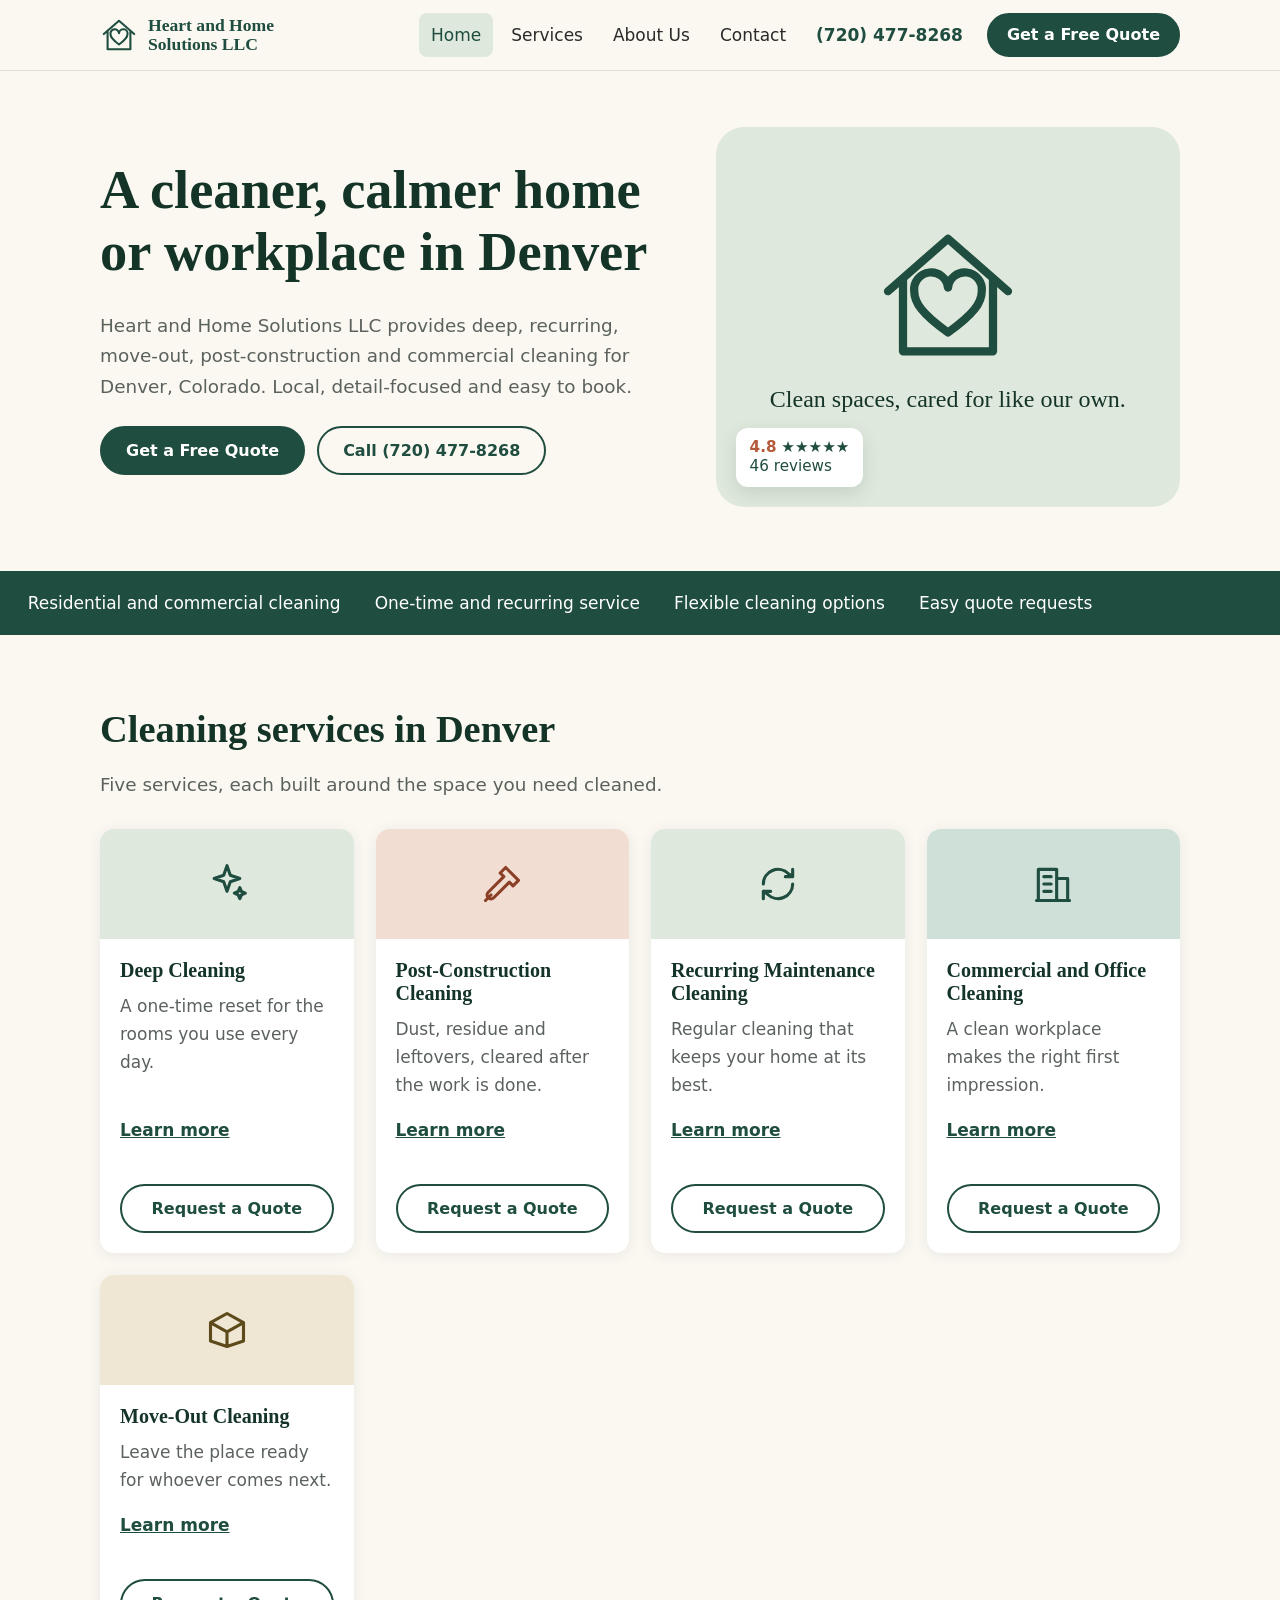
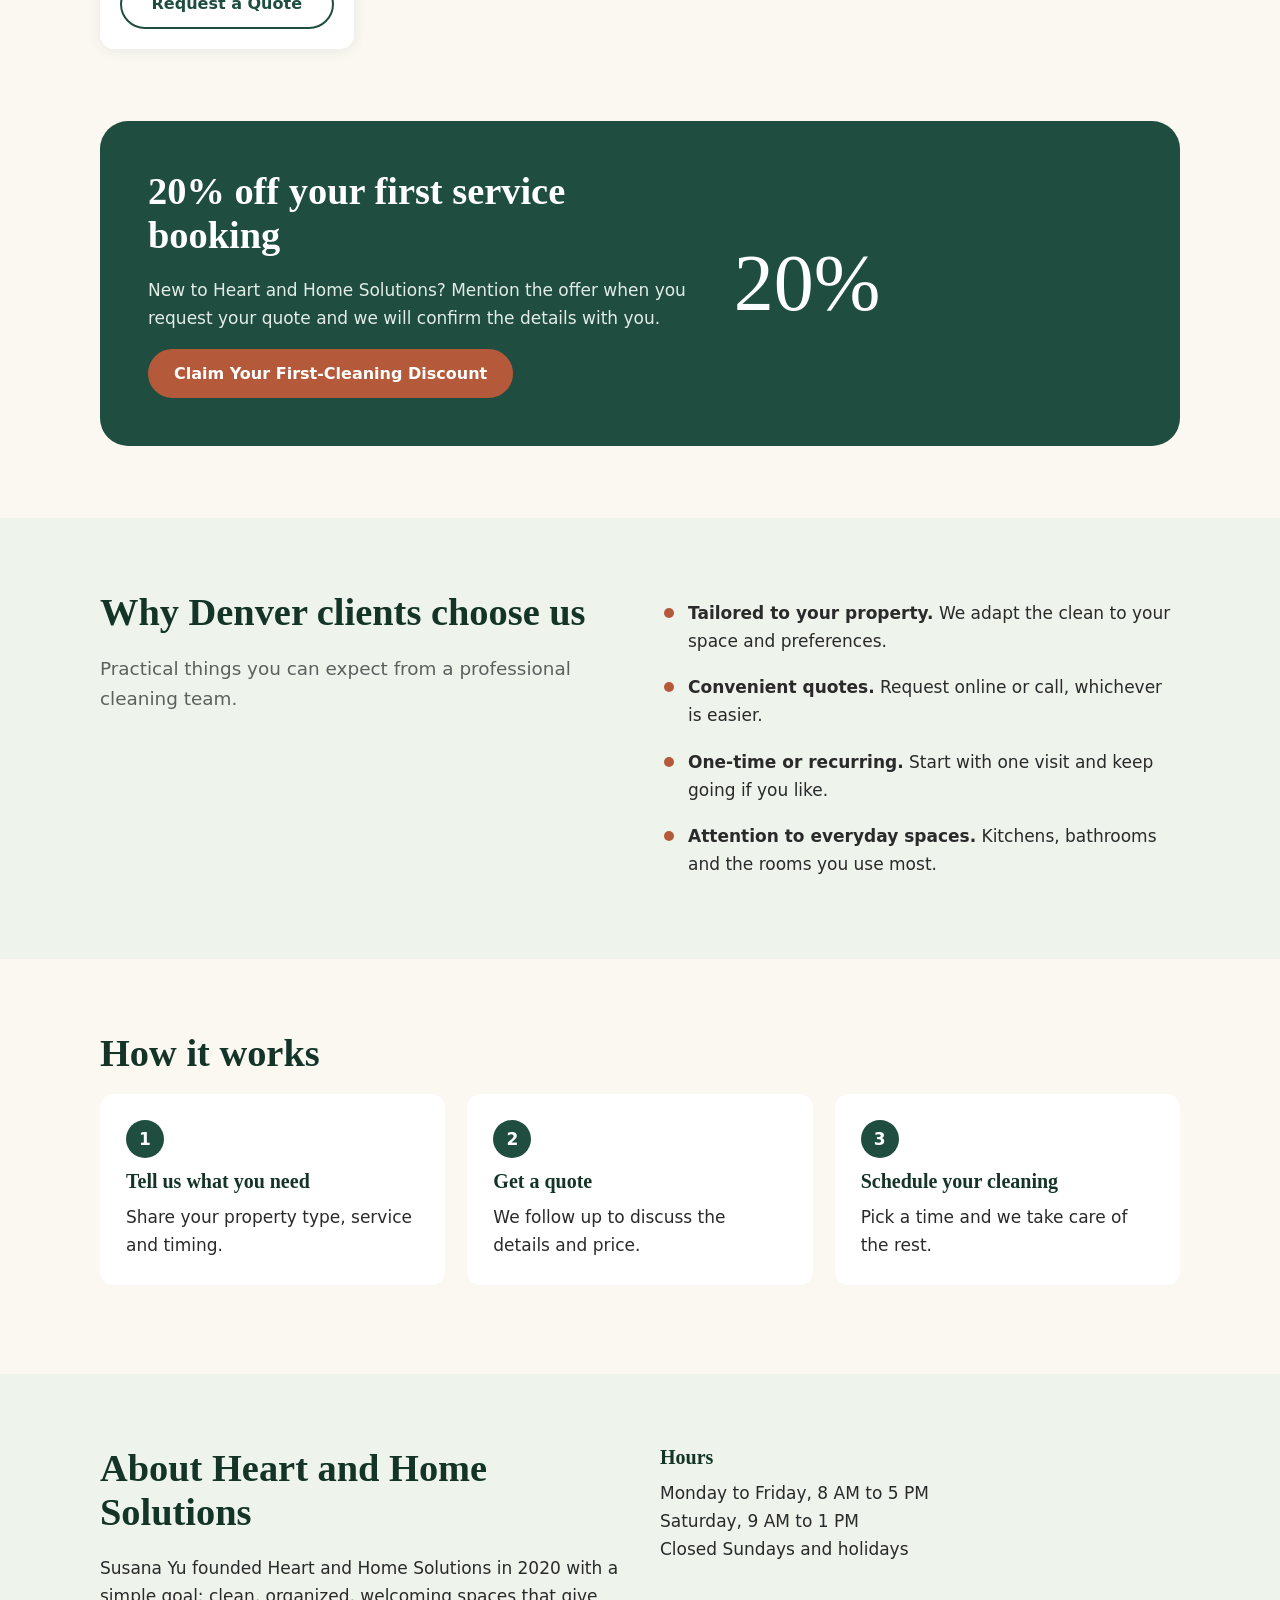
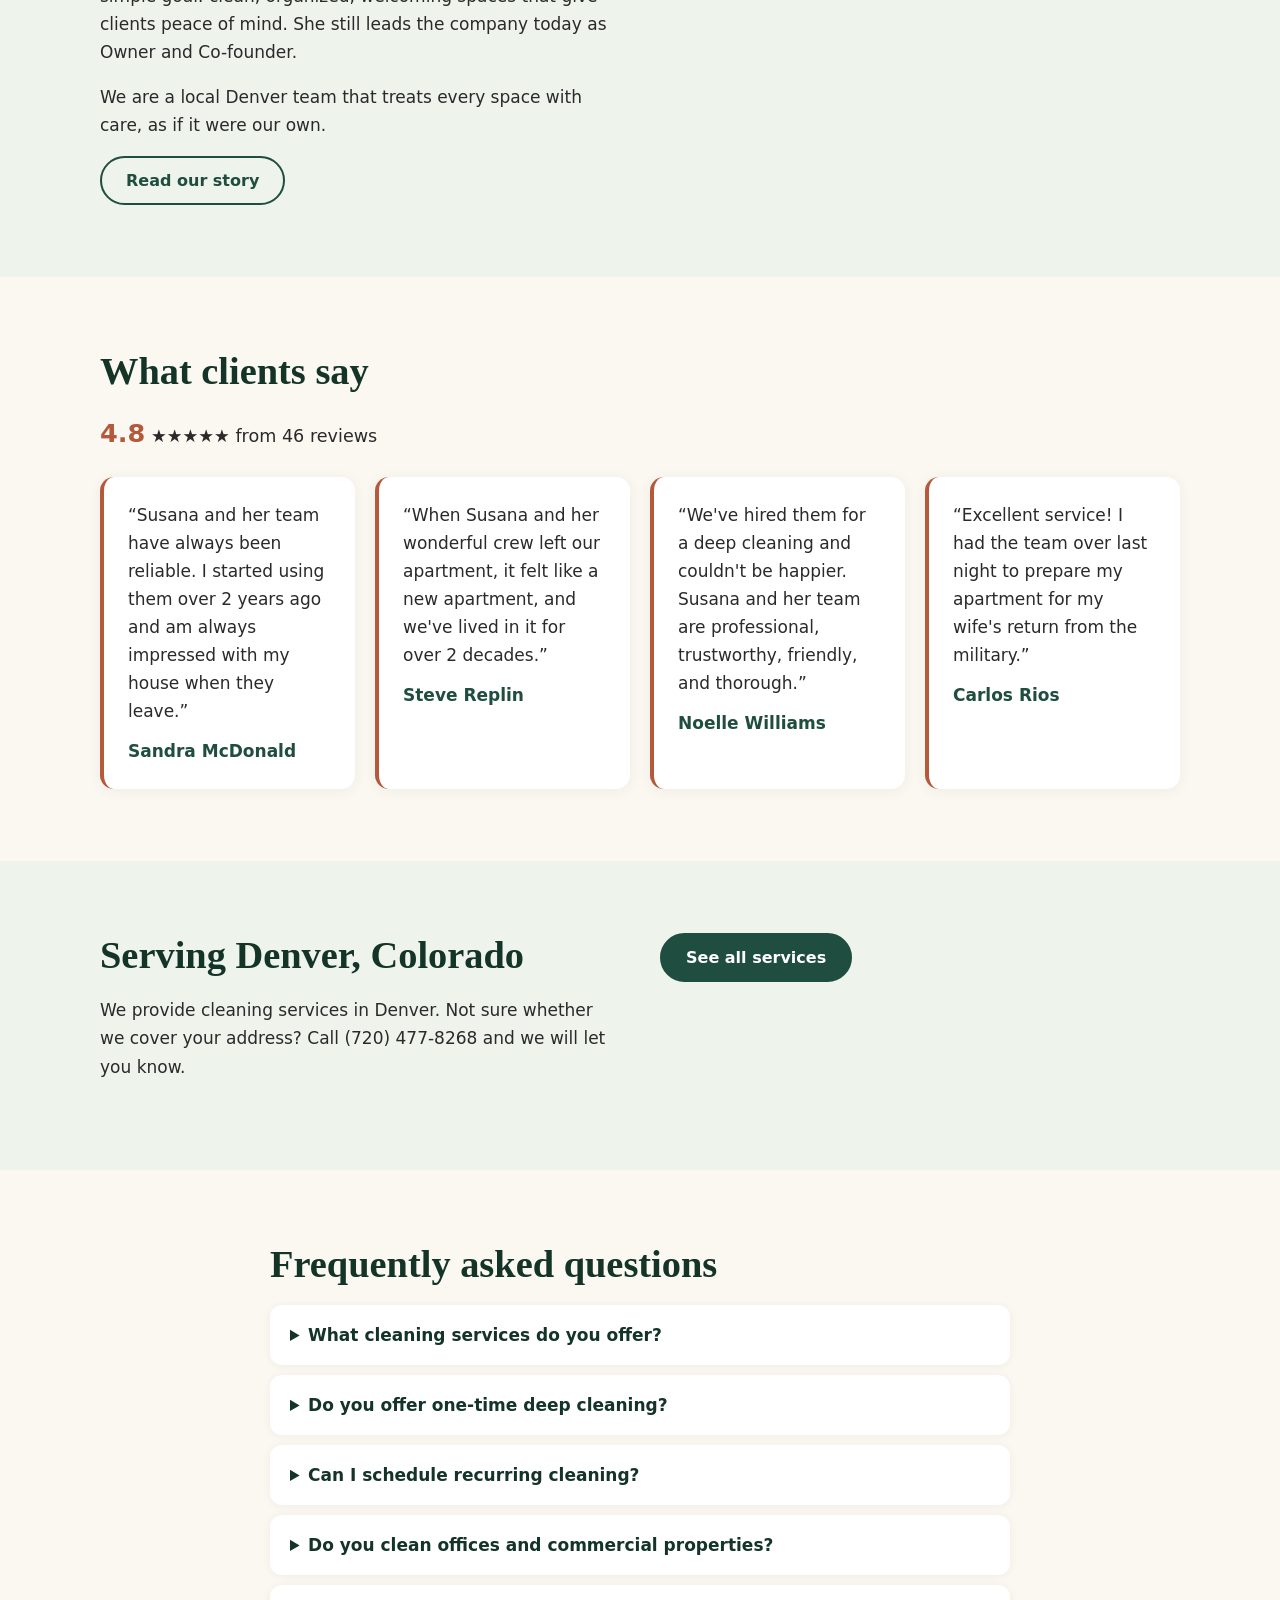
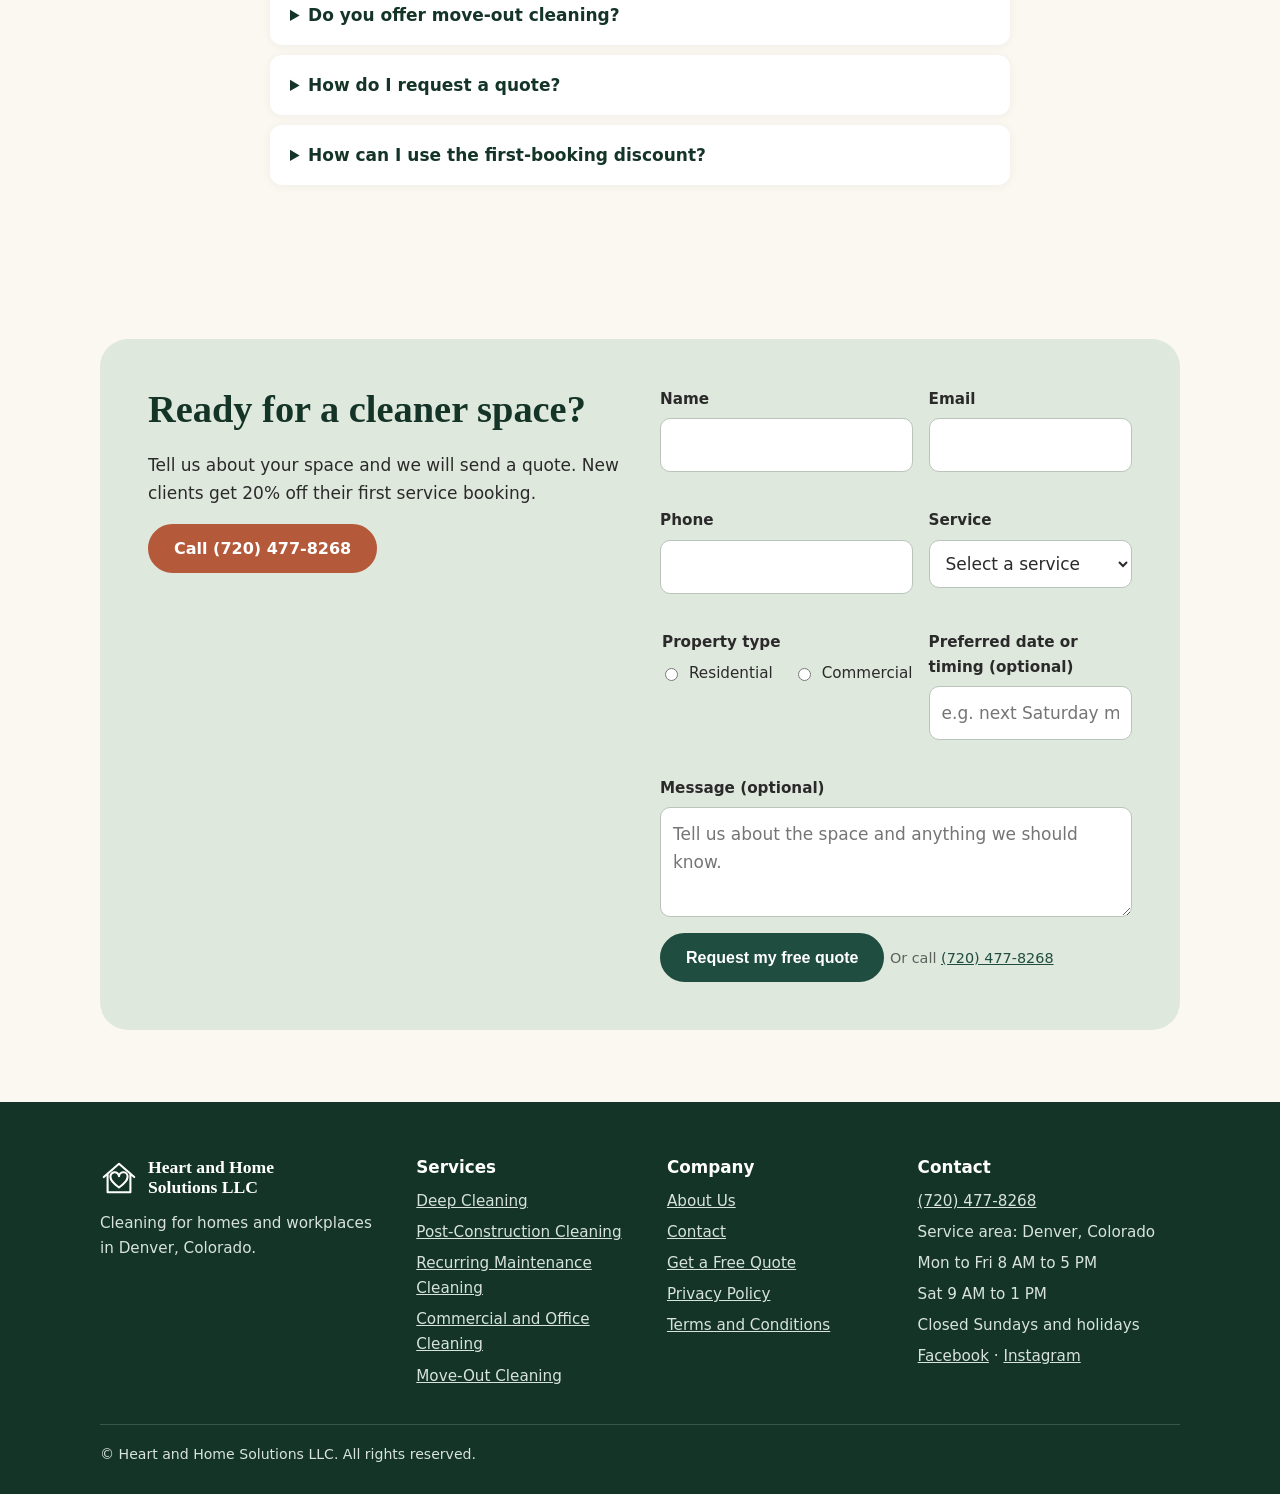
==== index.html @ 2b4c795c "Add files via upload" ====
<!doctype html><html lang="en"><head><meta charset="utf-8"><meta name="viewport" content="width=device-width,initial-scale=1"><title>Cleaning services in Denver, CO | Heart and Home Solutions LLC</title><meta name="description" content="House, deep, move-out, post-construction and office cleaning in Denver, Colorado. Get a free quote and 20% off your first service."><link rel="canonical" href="https://heartandhomesolutionsllc.com/">
<meta property="og:type" content="website"><meta property="og:site_name" content="Heart and Home Solutions LLC"><meta property="og:title" content="Cleaning services in Denver, CO | Heart and Home Solutions LLC"><meta property="og:description" content="House, deep, move-out, post-construction and office cleaning in Denver, Colorado. Get a free quote and 20% off your first service."><meta property="og:url" content="https://heartandhomesolutionsllc.com/"><meta name="twitter:card" content="summary">
<meta name="theme-color" content="#1f4d3f"><link rel="icon" href="/favicon.svg" type="image/svg+xml"><link rel="stylesheet" href="/styles.css">
<script type="application/ld+json">{"@context": "https://schema.org", "@type": "HouseCleaning", "name": "Heart and Home Solutions LLC", "url": "https://heartandhomesolutionsllc.com/", "telephone": "+1 720-477-8268", "areaServed": {"@type": "City", "name": "Denver, Colorado"}, "sameAs": ["https://www.facebook.com/profile.php?id=100092509854651", "https://www.instagram.com/heartandhome_solutions/"], "openingHoursSpecification": [{"@type": "OpeningHoursSpecification", "dayOfWeek": ["Monday", "Tuesday", "Wednesday", "Thursday", "Friday"], "opens": "08:00", "closes": "17:00"}, {"@type": "OpeningHoursSpecification", "dayOfWeek": "Saturday", "opens": "09:00", "closes": "13:00"}]}</script></head><body><a class="skip" href="#main">Skip to content</a><header><div class="w hb"><a class="brand" href="/" aria-label="Heart and Home Solutions LLC, home"><svg width="38" height="38" viewBox="0 0 40 40" fill="none" stroke="currentColor" stroke-width="2.2" stroke-linecap="round" stroke-linejoin="round" aria-hidden="true"><path d="M4 19L20 5l16 14M8 16v19h24V16"/><path d="M20 30c-7-5-9-8-9-11a4.5 4.5 0 019-1 4.5 4.5 0 019 1c0 3-2 6-9 11z"/></svg><span>Heart and Home<br>Solutions LLC</span></a>
<button id="mb" aria-label="Menu" aria-expanded="false" aria-controls="nav"><svg width="22" height="22" viewBox="0 0 24 24" fill="none" stroke="currentColor" stroke-width="2.2" stroke-linecap="round"><path d="M3 6h18M3 12h18M3 18h18"/></svg></button>
<nav id="nav" aria-label="Main"><a href="/" aria-current=page>Home</a><a href="/services/">Services</a><a href="/about/">About Us</a><a href="/contact/">Contact</a><a class="ph" href="tel:+17204778268">(720) 477-8268</a><a class="btn" href="/contact/#quote">Get a Free Quote</a></nav></div></header><main id="main"><section class="hero"><div class="w hg"><div><h1>A cleaner, calmer home or workplace in Denver</h1><p class="lead">Heart and Home Solutions LLC provides deep, recurring, move-out, post-construction and commercial cleaning for Denver, Colorado. Local, detail-focused and easy to book.</p>
<div class="cta"><a class="btn" href="/contact/#quote">Get a Free Quote</a><a class="btn o" href="tel:+17204778268">Call (720) 477-8268</a></div></div>
<div class="panel" role="img" aria-label="Heart and Home logo mark"><svg width="38" height="38" viewBox="0 0 40 40" fill="none" stroke="currentColor" stroke-width="2.2" stroke-linecap="round" stroke-linejoin="round" aria-hidden="true"><path d="M4 19L20 5l16 14M8 16v19h24V16"/><path d="M20 30c-7-5-9-8-9-11a4.5 4.5 0 019-1 4.5 4.5 0 019 1c0 3-2 6-9 11z"/></svg><p>Clean spaces, cared for like our own.</p><div class="chip"><b>4.8</b> ★★★★★<br>46 reviews</div></div></div></section>
<div class="trust"><ul class="w"><li>Residential and commercial cleaning</li><li>One-time and recurring service</li><li>Flexible cleaning options</li><li>Easy quote requests</li></ul></div>
<section class="sec" id="services"><div class="w"><h2>Cleaning services in Denver</h2><p class="lead" style="margin-bottom:28px">Five services, each built around the space you need cleaned.</p><div class="cards"><article class="card"><div class="top"><svg width="28" height="28" viewBox="0 0 24 24" fill="none" stroke="currentColor" stroke-width="1.7" stroke-linecap="round" stroke-linejoin="round" aria-hidden="true"><path d="M12 2l1.8 5.2L19 9l-5.2 1.8L12 16l-1.8-5.2L5 9l5.2-1.8zM19 14l.9 2.1L22 17l-2.1.9L19 20l-.9-2.1L16 17l2.1-.9z"/></svg></div><div class="cb"><h3>Deep Cleaning</h3><p>A one-time reset for the rooms you use every day.</p><a class="l" href="/services/deep-cleaning/">Learn more</a><br><a class="btn o" style="margin-top:12px;text-align:center" href="/contact/?service=deep-cleaning#quote">Request a Quote</a></div></article><article class="card"><div class="top"><svg width="28" height="28" viewBox="0 0 24 24" fill="none" stroke="currentColor" stroke-width="1.7" stroke-linecap="round" stroke-linejoin="round" aria-hidden="true"><path d="M14 3l7 7-3 3-2-2-8.5 8.5a2 2 0 01-3-3L13 8l-2-2zM3 21l3-3"/></svg></div><div class="cb"><h3>Post-Construction Cleaning</h3><p>Dust, residue and leftovers, cleared after the work is done.</p><a class="l" href="/services/post-construction-cleaning/">Learn more</a><br><a class="btn o" style="margin-top:12px;text-align:center" href="/contact/?service=post-construction-cleaning#quote">Request a Quote</a></div></article><article class="card"><div class="top"><svg width="28" height="28" viewBox="0 0 24 24" fill="none" stroke="currentColor" stroke-width="1.7" stroke-linecap="round" stroke-linejoin="round" aria-hidden="true"><path d="M4 12a8 8 0 0113.7-5.6L20 8M20 4v4h-4M20 12a8 8 0 01-13.7 5.6L4 16M4 20v-4h4"/></svg></div><div class="cb"><h3>Recurring Maintenance Cleaning</h3><p>Regular cleaning that keeps your home at its best.</p><a class="l" href="/services/recurring-cleaning/">Learn more</a><br><a class="btn o" style="margin-top:12px;text-align:center" href="/contact/?service=recurring-cleaning#quote">Request a Quote</a></div></article><article class="card"><div class="top"><svg width="28" height="28" viewBox="0 0 24 24" fill="none" stroke="currentColor" stroke-width="1.7" stroke-linecap="round" stroke-linejoin="round" aria-hidden="true"><path d="M4 21V4h10v17M14 9h6v12M7 8h4M7 12h4M7 16h4M3 21h18"/></svg></div><div class="cb"><h3>Commercial and Office Cleaning</h3><p>A clean workplace makes the right first impression.</p><a class="l" href="/services/commercial-cleaning/">Learn more</a><br><a class="btn o" style="margin-top:12px;text-align:center" href="/contact/?service=commercial-cleaning#quote">Request a Quote</a></div></article><article class="card"><div class="top"><svg width="28" height="28" viewBox="0 0 24 24" fill="none" stroke="currentColor" stroke-width="1.7" stroke-linecap="round" stroke-linejoin="round" aria-hidden="true"><path d="M3 8l9-5 9 5v10l-9 3-9-3zM3 8l9 5 9-5M12 13v8"/></svg></div><div class="cb"><h3>Move-Out Cleaning</h3><p>Leave the place ready for whoever comes next.</p><a class="l" href="/services/move-out-cleaning/">Learn more</a><br><a class="btn o" style="margin-top:12px;text-align:center" href="/contact/?service=move-out-cleaning#quote">Request a Quote</a></div></article></div></div></section>
<section class="sec" style="padding-top:0"><div class="w"><div class="promo"><div><h2>20% off your first service booking</h2><p>New to Heart and Home Solutions? Mention the offer when you request your quote and we will confirm the details with you.</p><a class="btn t" href="/contact/#quote">Claim Your First-Cleaning Discount</a></div><div class="big" aria-hidden="true">20%</div></div></div></section>
<section class="sec alt"><div class="w two"><div><h2>Why Denver clients choose us</h2><p class="lead">Practical things you can expect from a professional cleaning team.</p></div><ul class="ul"><li><b>Tailored to your property.</b> We adapt the clean to your space and preferences.</li><li><b>Convenient quotes.</b> Request online or call, whichever is easier.</li><li><b>One-time or recurring.</b> Start with one visit and keep going if you like.</li><li><b>Attention to everyday spaces.</b> Kitchens, bathrooms and the rooms you use most.</li></ul></div></section>
<section class="sec"><div class="w"><h2>How it works</h2><ol class="steps"><li><h3>Tell us what you need</h3>Share your property type, service and timing.</li><li><h3>Get a quote</h3>We follow up to discuss the details and price.</li><li><h3>Schedule your cleaning</h3>Pick a time and we take care of the rest.</li></ol></div></section>
<section class="sec alt"><div class="w two"><div><h2>About Heart and Home Solutions</h2><p>Susana Yu founded Heart and Home Solutions in 2020 with a simple goal: clean, organized, welcoming spaces that give clients peace of mind. She still leads the company today as Owner and Co-founder.</p><p>We are a local Denver team that treats every space with care, as if it were our own.</p><a class="btn o" href="/about/">Read our story</a></div><div><h3>Hours</h3><p>Monday to Friday, 8 AM to 5 PM<br>Saturday, 9 AM to 1 PM<br>Closed Sundays and holidays</p></div></div></section>
<section class="sec"><div class="w"><h2>What clients say</h2><p class="rate"><b>4.8</b> ★★★★★ from 46 reviews</p><div class="rv"><blockquote><p>“Susana and her team have always been reliable. I started using them over 2 years ago and am always impressed with my house when they leave.”</p><cite>Sandra McDonald</cite></blockquote><blockquote><p>“When Susana and her wonderful crew left our apartment, it felt like a new apartment, and we've lived in it for over 2 decades.”</p><cite>Steve Replin</cite></blockquote><blockquote><p>“We've hired them for a deep cleaning and couldn't be happier. Susana and her team are professional, trustworthy, friendly, and thorough.”</p><cite>Noelle Williams</cite></blockquote><blockquote><p>“Excellent service! I had the team over last night to prepare my apartment for my wife's return from the military.”</p><cite>Carlos Rios</cite></blockquote></div></div></section>
<section class="sec alt"><div class="w two"><div><h2>Serving Denver, Colorado</h2><p>We provide cleaning services in Denver. Not sure whether we cover your address? Call (720) 477-8268 and we will let you know.</p></div><div><a class="btn" href="/services/">See all services</a></div></div></section>
<section class="sec"><div class="w" style="max-width:780px"><h2>Frequently asked questions</h2><details><summary>What cleaning services do you offer?</summary><p>One-time deep cleaning, post-construction cleaning, recurring maintenance cleaning, commercial and office cleaning, and move-out cleaning, for homes and workplaces in Denver.</p></details><details><summary>Do you offer one-time deep cleaning?</summary><p>Yes. A one-time deep clean is one of our core services. Request a quote and tell us about your space.</p></details><details><summary>Can I schedule recurring cleaning?</summary><p>Yes. Tell us how often you would like service when you request a quote and we will talk through the schedule.</p></details><details><summary>Do you clean offices and commercial properties?</summary><p>Yes. We clean offices, gyms, churches and other buildings in Denver.</p></details><details><summary>Do you offer move-out cleaning?</summary><p>Yes. Choose Move-Out Cleaning on the quote form, or call us at (720) 477-8268.</p></details><details><summary>How do I request a quote?</summary><p>Fill in the short form on this page or the Contact page, or call (720) 477-8268. We will follow up to discuss the details.</p></details><details><summary>How can I use the first-booking discount?</summary><p>New clients get 20% off their first service booking. Mention it when you request your quote and we will confirm the details with you.</p></details></div></section><section class="sec"><div class="w"><div class="fin"><div class="two"><div><h2>Ready for a cleaner space?</h2><p>Tell us about your space and we will send a quote. New clients get 20% off their first service booking.</p><p><a class="btn t" href="tel:+17204778268">Call (720) 477-8268</a></p></div><div id="quote"><form id="quote-form" novalidate data-endpoint="">
<div class="f"><label for="name">Name</label><input id="name" name="name" type="text" autocomplete="name" ><span class="err" id="e-name" role="alert"></span></div><div class="f"><label for="email">Email</label><input id="email" name="email" type="email" autocomplete="email" ><span class="err" id="e-email" role="alert"></span></div><div class="f"><label for="phone">Phone</label><input id="phone" name="phone" type="tel" autocomplete="tel" ><span class="err" id="e-phone" role="alert"></span></div>
<div class="f"><label for="service">Service</label><select id="service" name="service"><option value="">Select a service</option><option value="deep-cleaning">Deep Cleaning</option><option value="post-construction-cleaning">Post-Construction Cleaning</option><option value="recurring-cleaning">Recurring Maintenance Cleaning</option><option value="commercial-cleaning">Commercial and Office Cleaning</option><option value="move-out-cleaning">Move-Out Cleaning</option><option value="not-sure">Not sure yet</option></select><span class="err" id="e-service" role="alert"></span></div>
<fieldset class="f"><legend>Property type</legend><div class="rad"><label><input type="radio" name="property" value="Residential"> Residential</label><label><input type="radio" name="property" value="Commercial"> Commercial</label></div><span class="err" id="e-property" role="alert"></span></fieldset>
<div class="f"><label for="timing">Preferred date or timing (optional)</label><input id="timing" name="timing" type="text" autocomplete="off" placeholder="e.g. next Saturday morning"><span class="err" id="e-timing" role="alert"></span></div>
<div class="f full"><label for="message">Message (optional)</label><textarea id="message" name="message" rows="3" placeholder="Tell us about the space and anything we should know."></textarea></div>
<div class="full"><button class="btn" type="submit">Request my free quote</button> <span style="color:var(--m);font-size:.9rem">Or call <a href="tel:+17204778268">(720) 477-8268</a></span></div></form>
<div class="ok" id="ok" tabindex="-1"><h3>Quote request ready</h3><p id="ok-msg"></p><a class="btn" id="sms" href="#">Text this request</a> <a class="btn o" href="tel:+17204778268">Call (720) 477-8268</a></div></div></div></div></div></section></main><footer><div class="w"><div class="fg"><div><div class="brand" style="color:#fff"><svg width="38" height="38" viewBox="0 0 40 40" fill="none" stroke="currentColor" stroke-width="2.2" stroke-linecap="round" stroke-linejoin="round" aria-hidden="true"><path d="M4 19L20 5l16 14M8 16v19h24V16"/><path d="M20 30c-7-5-9-8-9-11a4.5 4.5 0 019-1 4.5 4.5 0 019 1c0 3-2 6-9 11z"/></svg><span>Heart and Home<br>Solutions LLC</span></div><p style="margin-top:14px">Cleaning for homes and workplaces in Denver, Colorado.</p></div>
<div><h2>Services</h2><ul><li><a href="/services/deep-cleaning/">Deep Cleaning</a></li><li><a href="/services/post-construction-cleaning/">Post-Construction Cleaning</a></li><li><a href="/services/recurring-cleaning/">Recurring Maintenance Cleaning</a></li><li><a href="/services/commercial-cleaning/">Commercial and Office Cleaning</a></li><li><a href="/services/move-out-cleaning/">Move-Out Cleaning</a></li></ul></div><div><h2>Company</h2><ul><li><a href="/about/">About Us</a></li><li><a href="/contact/">Contact</a></li><li><a href="/contact/#quote">Get a Free Quote</a></li><li><a href="https://heartandhomesolutionsllc.com/policy-privacy">Privacy Policy</a></li><li><a href="https://heartandhomesolutionsllc.com/terms-conditions">Terms and Conditions</a></li></ul></div>
<div><h2>Contact</h2><ul><li><a href="tel:+17204778268">(720) 477-8268</a></li><li>Service area: Denver, Colorado</li><li>Mon to Fri 8 AM to 5 PM</li><li>Sat 9 AM to 1 PM</li><li>Closed Sundays and holidays</li><li><a href="https://www.facebook.com/profile.php?id=100092509854651" rel="noopener">Facebook</a> · <a href="https://www.instagram.com/heartandhome_solutions/" rel="noopener">Instagram</a></li></ul></div></div>
<div class="sm">© Heart and Home Solutions LLC. All rights reserved.</div></div></footer><script src="/site.js"></script></body></html>
---- styles.css ----
*{box-sizing:border-box}html{scroll-behavior:smooth;scroll-padding-top:84px}
:root{--g:#1f4d3f;--gd:#143428;--iv:#fbf8f2;--sg:#dfe8dc;--sgl:#eef3ec;--t:#b5593b;--c:#2a2a2a;--m:#5b625e;--r:14px}
body{margin:0;background:var(--iv);color:var(--c);font:17px/1.65 system-ui,-apple-system,"Segoe UI",Roboto,sans-serif;overflow-x:hidden}
h1,h2,h3{font-family:Georgia,"Iowan Old Style",serif;color:var(--gd);line-height:1.15;margin:0 0 .5em;font-weight:600}
h1{font-size:clamp(2.1rem,5vw,3.4rem)}h2{font-size:clamp(1.7rem,3.4vw,2.4rem)}h3{font-size:1.25rem}
a{color:var(--g)}img,svg{max-width:100%}p{margin:0 0 1em}
.w{max-width:1120px;margin:0 auto;padding:0 20px}.sec{padding:72px 0}.alt{background:var(--sgl)}
.btn{display:inline-block;padding:13px 24px;border-radius:999px;background:var(--g);color:#fff;text-decoration:none;font-weight:600;border:2px solid var(--g);cursor:pointer;font-size:1rem;line-height:1.2}
.btn:hover{background:var(--gd)}.btn.o{background:transparent;color:var(--g)}.btn.o:hover{background:var(--sg)}.btn.t{background:var(--t);border-color:var(--t)}.btn.t:hover{background:#9a4a30}
:focus-visible{outline:3px solid var(--t);outline-offset:3px}
.skip{position:absolute;left:-999px}.skip:focus{left:10px;top:10px;background:#fff;padding:8px;z-index:99}
header{position:sticky;top:0;z-index:50;background:rgba(251,248,242,.96);border-bottom:1px solid #e4e0d6;backdrop-filter:blur(6px)}
.hb{display:flex;align-items:center;gap:20px;min-height:70px}
.brand{display:flex;align-items:center;gap:10px;text-decoration:none;color:var(--g);font-family:Georgia,serif;font-weight:600;font-size:1.1rem;line-height:1.1}
nav{margin-left:auto;display:flex;gap:6px;align-items:center}nav a{padding:8px 12px;text-decoration:none;color:var(--c);border-radius:8px;font-weight:500}
nav a:hover,nav a[aria-current]{color:var(--g);background:var(--sg)}nav .btn{color:#fff;margin-left:6px;padding:10px 18px}nav .btn:hover{background:var(--gd)}
.ph{font-weight:600;text-decoration:none;color:var(--g);white-space:nowrap}
#mb{display:none;margin-left:auto;background:none;border:2px solid var(--g);border-radius:10px;padding:8px 10px;color:var(--g);cursor:pointer}
.hero{padding:56px 0 64px}.hg{display:grid;grid-template-columns:1.1fr .9fr;gap:48px;align-items:center}
.lead{font-size:1.15rem;color:var(--m);max-width:34em}.cta{display:flex;gap:12px;flex-wrap:wrap;margin-top:24px}
.panel{background:var(--sg);border-radius:28px;padding:36px;color:var(--g);position:relative;min-height:380px;display:flex;flex-direction:column;justify-content:center;align-items:center;text-align:center}
.panel svg{width:150px;height:150px}.panel p{font-family:Georgia,serif;font-size:1.5rem;color:var(--gd);margin:14px 0 0;line-height:1.25}
.chip{position:absolute;left:20px;bottom:20px;background:#fff;border-radius:12px;padding:10px 14px;box-shadow:0 6px 18px rgba(20,52,40,.12);font-size:.95rem;text-align:left;line-height:1.3}.chip b{color:var(--t)}
.trust{background:var(--g);color:#fff}.trust ul{list-style:none;margin:0;padding:18px 0;display:flex;flex-wrap:wrap;gap:10px 34px;justify-content:center;font-weight:500}
.cards{display:grid;grid-template-columns:repeat(auto-fit,minmax(240px,1fr));gap:22px}
.card{background:#fff;border-radius:var(--r);overflow:hidden;box-shadow:0 2px 14px rgba(20,52,40,.08);display:flex;flex-direction:column}
.card .top{height:110px;display:flex;align-items:center;justify-content:center;color:var(--g);background:var(--sg)}
.card:nth-child(2) .top{background:#f1ddd2;color:#8a3f26}.card:nth-child(4) .top{background:#cfe0d8}.card:nth-child(5) .top{background:#efe7d3;color:#5c4a1a}
.card .top svg{width:44px;height:44px}.cb{padding:20px;display:flex;flex-direction:column;flex:1}.cb p{color:var(--m);flex:1}.cb a.l{font-weight:600}
.promo{background:var(--g);color:#fff;border-radius:28px;padding:48px;display:grid;grid-template-columns:1.4fr 1fr;gap:28px;align-items:center}
.promo h2{color:#fff}.promo p{color:#e3ece7}.big{font-family:Georgia,serif;font-size:5rem;line-height:1;color:#fff}
.two{display:grid;grid-template-columns:1fr 1fr;gap:40px;align-items:start}
.ul{list-style:none;padding:0;margin:0}.ul li{padding:9px 0 9px 28px;position:relative}.ul li:before{content:"";position:absolute;left:4px;top:18px;width:10px;height:10px;border-radius:50%;background:var(--t)}
.steps{counter-reset:s;display:grid;grid-template-columns:repeat(auto-fit,minmax(230px,1fr));gap:22px;list-style:none;padding:0}
.steps li{counter-increment:s;background:#fff;border-radius:var(--r);padding:26px;position:relative}
.steps li:before{content:counter(s);display:flex;align-items:center;justify-content:center;width:38px;height:38px;border-radius:50%;background:var(--g);color:#fff;font-weight:700;margin-bottom:12px}
.rv{display:grid;grid-template-columns:repeat(auto-fit,minmax(250px,1fr));gap:20px}
blockquote{margin:0;background:#fff;border-radius:var(--r);padding:24px;border-left:4px solid var(--t);box-shadow:0 2px 14px rgba(20,52,40,.06)}
blockquote p{margin:0 0 12px}cite{font-style:normal;font-weight:600;color:var(--g)}
.rate{font-size:1.1rem;margin-bottom:22px}.rate b{color:var(--t);font-size:1.6rem}
details{background:#fff;border-radius:12px;margin-bottom:10px;padding:0 20px;box-shadow:0 1px 8px rgba(20,52,40,.06)}
summary{cursor:pointer;padding:16px 0;font-weight:600;color:var(--gd)}details p{color:var(--m)}
.fin{background:var(--sg);border-radius:28px;padding:48px}
form{display:grid;gap:16px;grid-template-columns:1fr 1fr}.f{display:flex;flex-direction:column;gap:6px}.full{grid-column:1/-1}
label,legend{font-weight:600;font-size:.95rem}input,select,textarea{font:inherit;padding:12px;border:1.5px solid #b9c4bb;border-radius:10px;background:#fff;color:var(--c);width:100%}
input[aria-invalid=true],select[aria-invalid=true]{border-color:#b3261e}.err{color:#b3261e;font-size:.88rem;min-height:1em}
fieldset{border:0;padding:0;margin:0}.rad{display:flex;gap:20px;padding-top:6px}.rad label{font-weight:400;display:flex;gap:8px;align-items:center}.rad input{width:auto}
.ok{display:none;background:#fff;border-radius:var(--r);padding:28px;border:2px solid var(--g)}.ok.show{display:block}
.crumb{font-size:.92rem;color:var(--m);margin-bottom:10px}.hdr{padding:48px 0 36px;background:var(--sgl)}
footer{background:var(--gd);color:#d8e3dd;padding:56px 0 28px;font-size:.95rem}footer h2{font-size:1.05rem;color:#fff;font-family:system-ui,sans-serif}
footer a{color:#d8e3dd}.fg{display:grid;grid-template-columns:1.3fr 1fr 1fr 1.2fr;gap:32px}footer ul{list-style:none;padding:0;margin:0}footer li{padding:3px 0}
.sm{border-top:1px solid #34584a;margin-top:32px;padding-top:18px;font-size:.88rem}
@media(max-width:860px){#mb{display:block}.ph{display:none}nav{display:none;position:absolute;left:0;right:0;top:100%;background:var(--iv);flex-direction:column;align-items:stretch;padding:12px 20px 20px;border-bottom:1px solid #e4e0d6}
nav.open{display:flex}nav .btn{margin:8px 0 0;text-align:center}.hg,.promo,.two,.fg{grid-template-columns:1fr}.panel{min-height:280px}.sec{padding:52px 0}.promo,.fin{padding:30px 22px}form{grid-template-columns:1fr}.big{font-size:3.6rem}}
@media(prefers-reduced-motion:reduce){html{scroll-behavior:auto}}
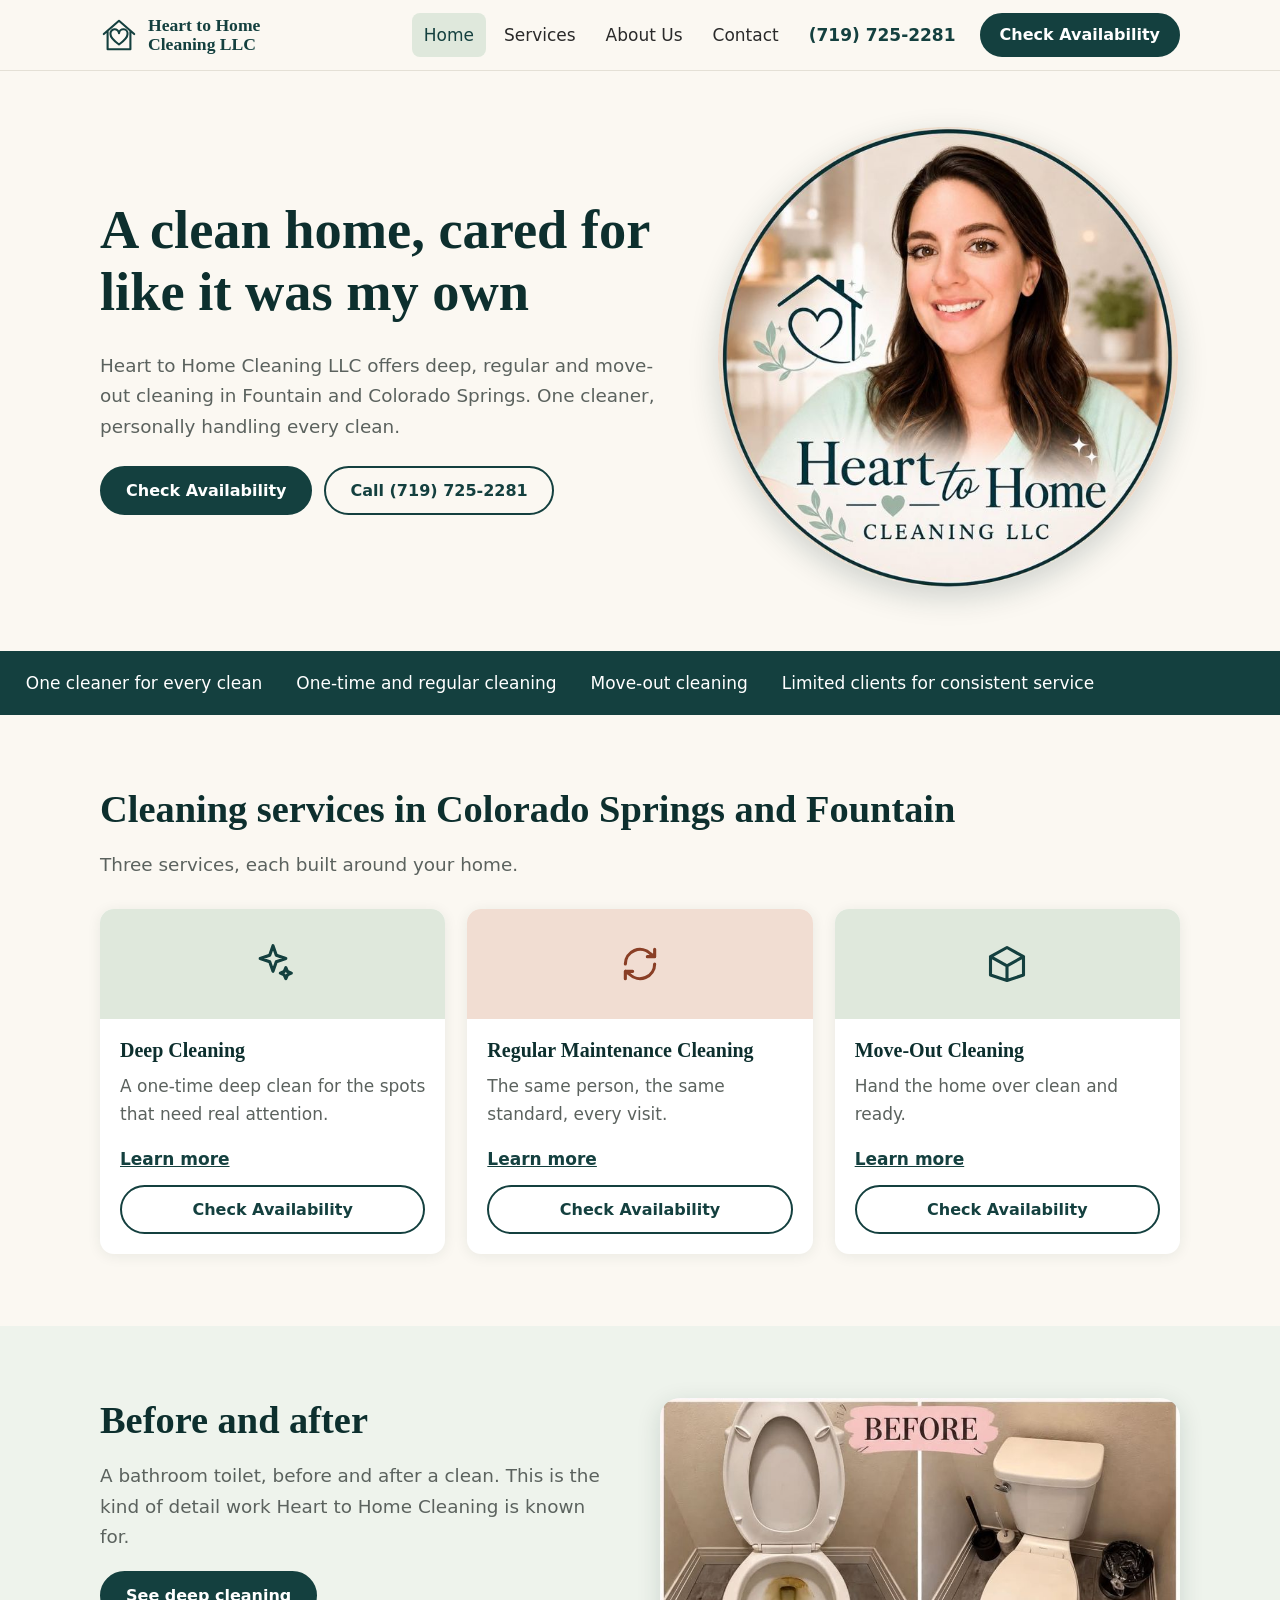
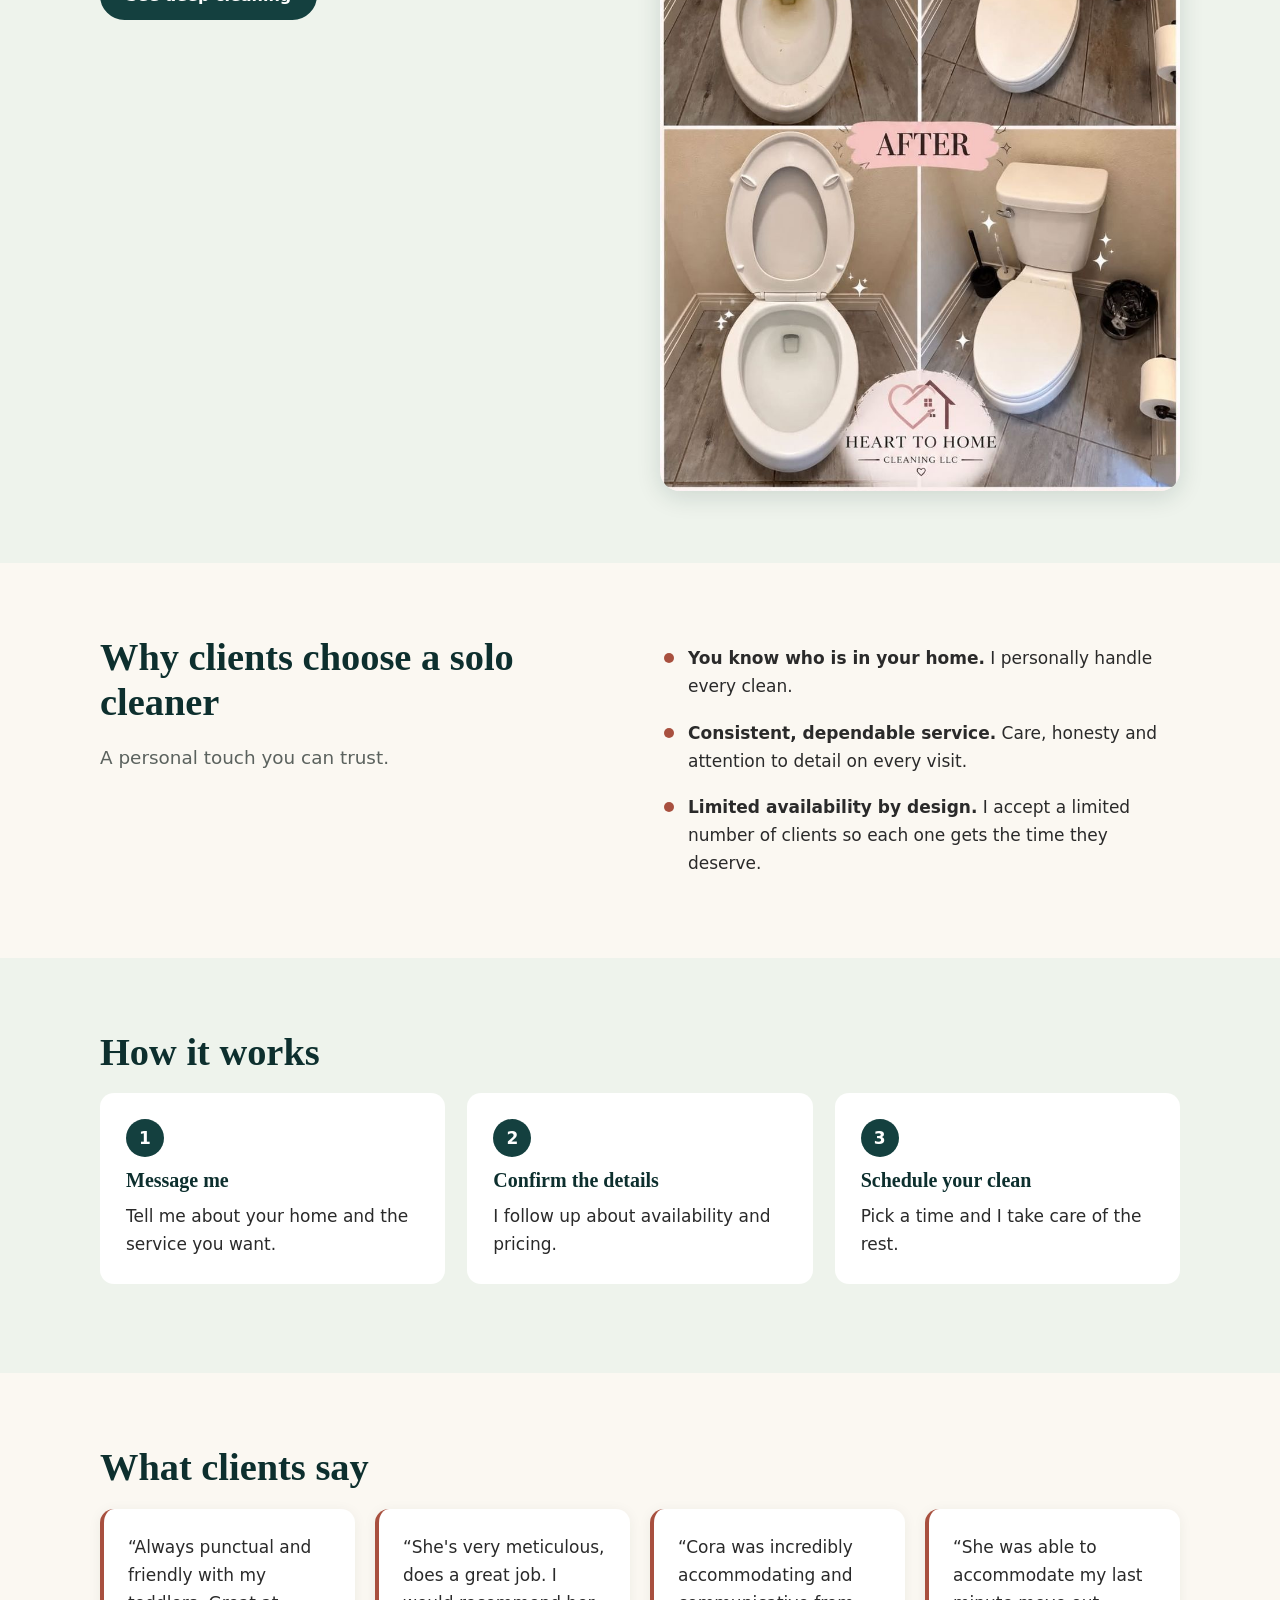
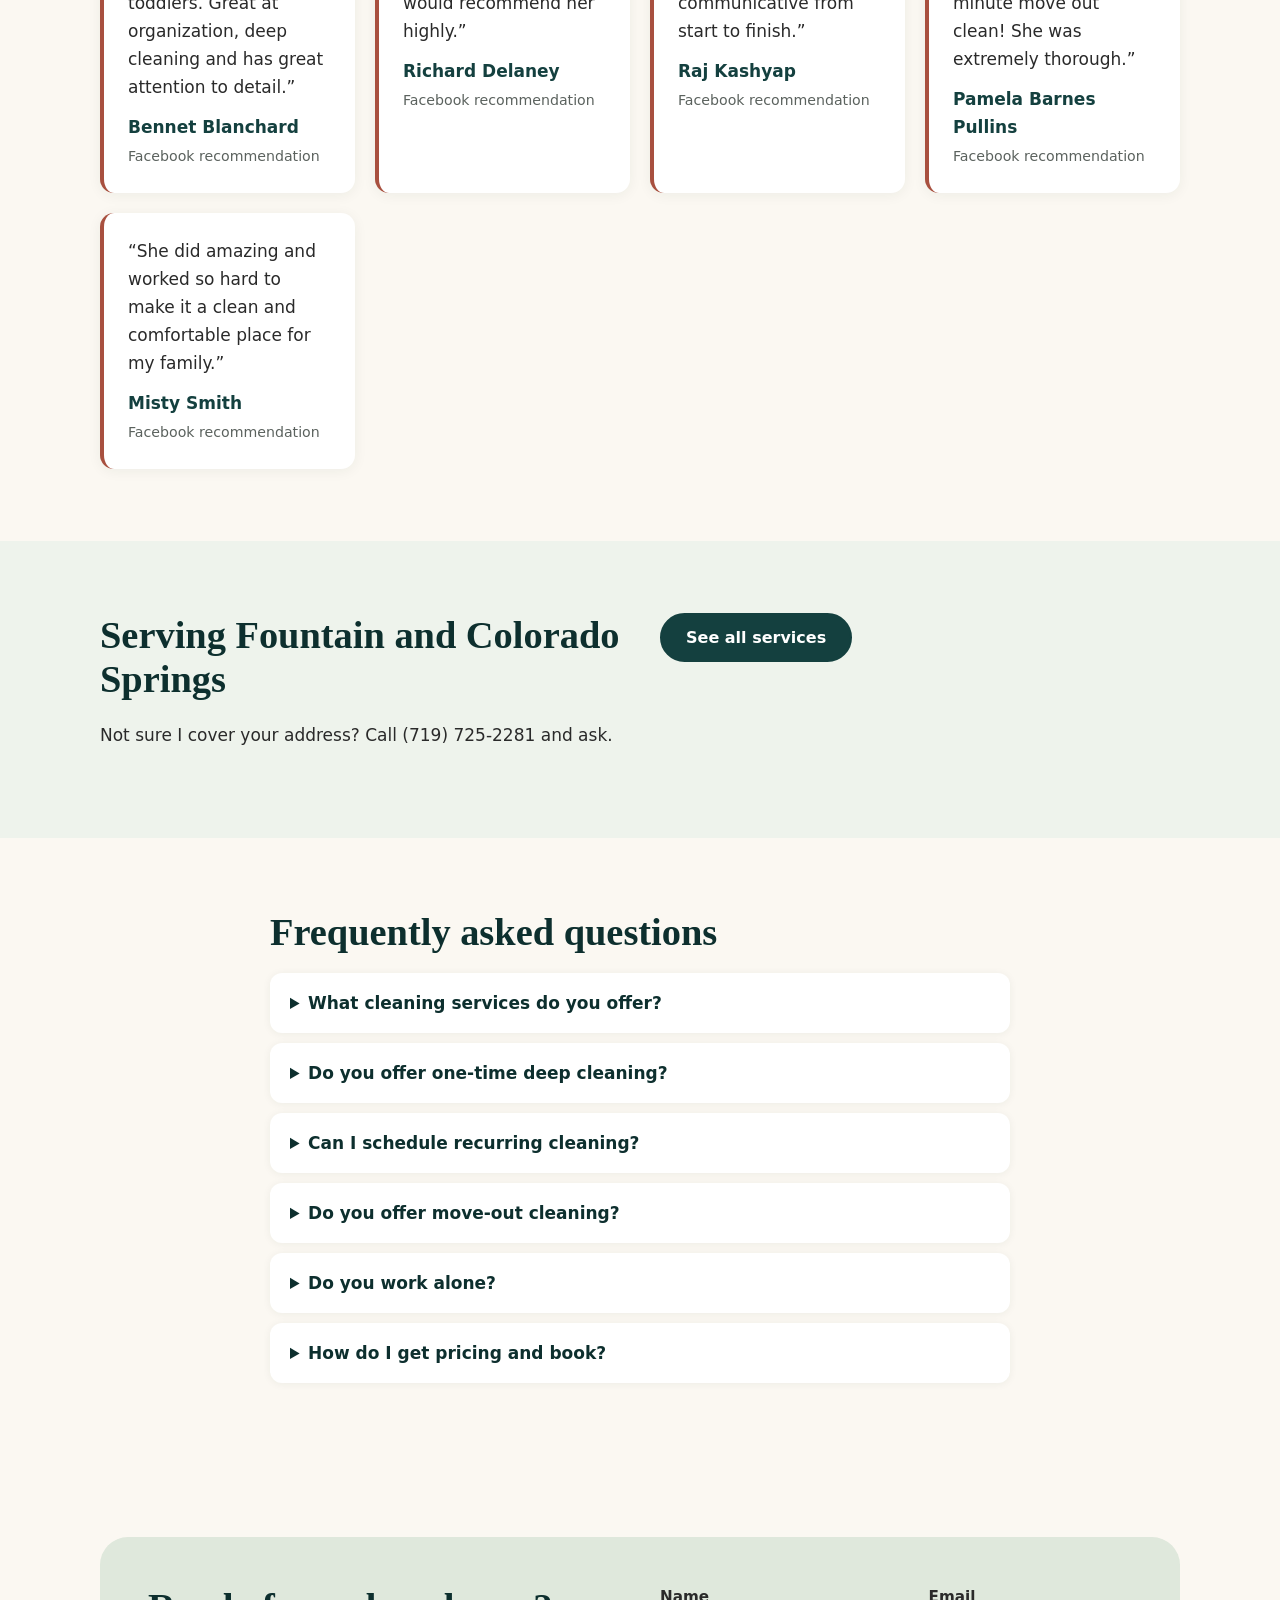
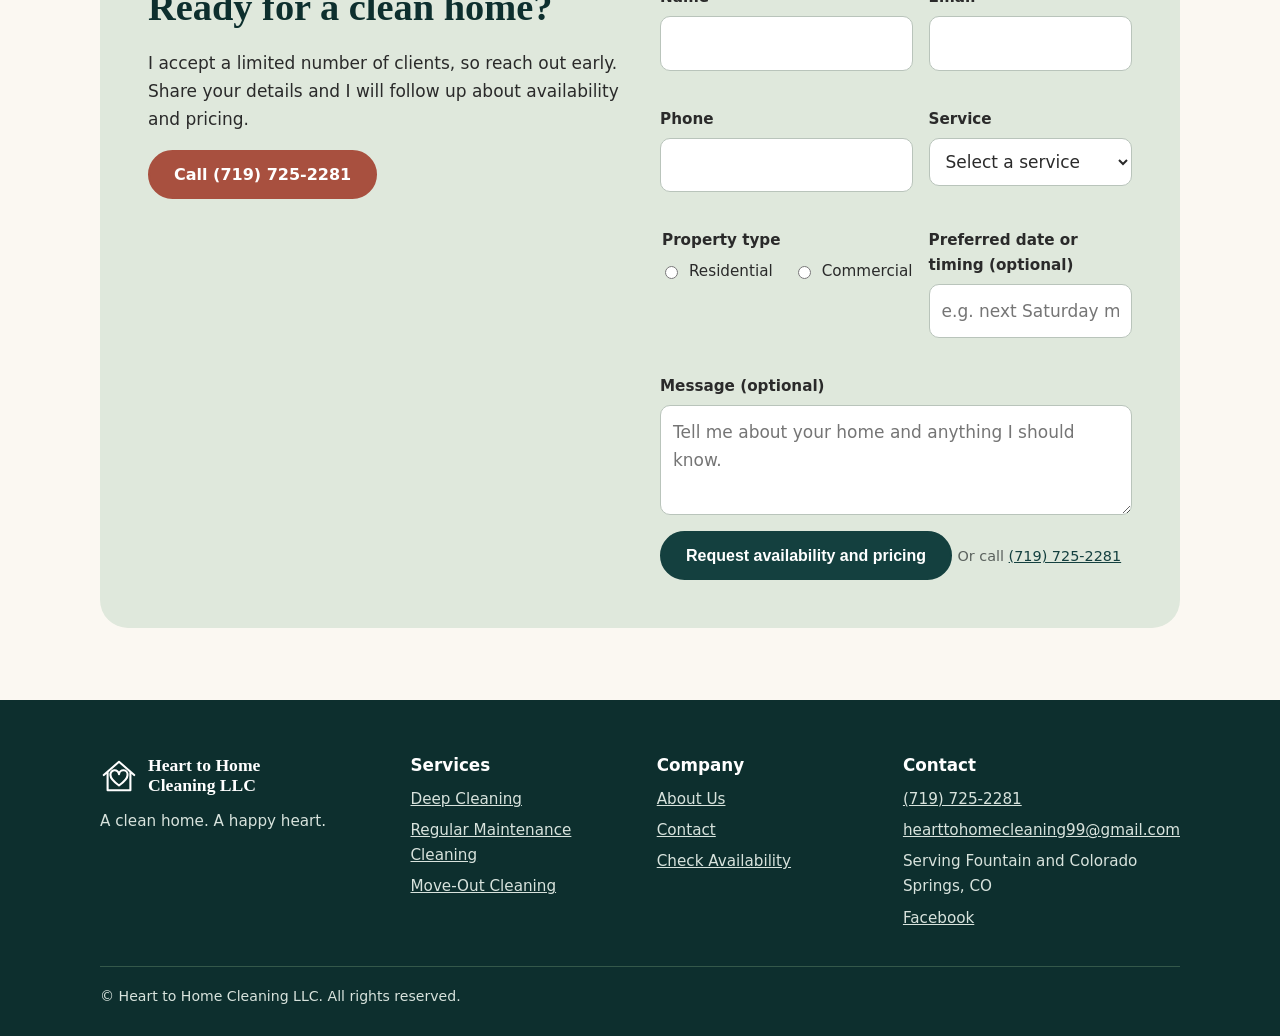
==== commit 3d26f430: "Add files via upload" ====
--- a/index.html
+++ b/index.html
@@ -1,27 +1,25 @@
-<!doctype html><html lang="en"><head><meta charset="utf-8"><meta name="viewport" content="width=device-width,initial-scale=1"><title>Cleaning services in Denver, CO | Heart and Home Solutions LLC</title><meta name="description" content="House, deep, move-out, post-construction and office cleaning in Denver, Colorado. Get a free quote and 20% off your first service."><link rel="canonical" href="https://heartandhomesolutionsllc.com/">
-<meta property="og:type" content="website"><meta property="og:site_name" content="Heart and Home Solutions LLC"><meta property="og:title" content="Cleaning services in Denver, CO | Heart and Home Solutions LLC"><meta property="og:description" content="House, deep, move-out, post-construction and office cleaning in Denver, Colorado. Get a free quote and 20% off your first service."><meta property="og:url" content="https://heartandhomesolutionsllc.com/"><meta name="twitter:card" content="summary">
-<meta name="theme-color" content="#1f4d3f"><link rel="icon" href="/favicon.svg" type="image/svg+xml"><link rel="stylesheet" href="/styles.css">
-<script type="application/ld+json">{"@context": "https://schema.org", "@type": "HouseCleaning", "name": "Heart and Home Solutions LLC", "url": "https://heartandhomesolutionsllc.com/", "telephone": "+1 720-477-8268", "areaServed": {"@type": "City", "name": "Denver, Colorado"}, "sameAs": ["https://www.facebook.com/profile.php?id=100092509854651", "https://www.instagram.com/heartandhome_solutions/"], "openingHoursSpecification": [{"@type": "OpeningHoursSpecification", "dayOfWeek": ["Monday", "Tuesday", "Wednesday", "Thursday", "Friday"], "opens": "08:00", "closes": "17:00"}, {"@type": "OpeningHoursSpecification", "dayOfWeek": "Saturday", "opens": "09:00", "closes": "13:00"}]}</script></head><body><a class="skip" href="#main">Skip to content</a><header><div class="w hb"><a class="brand" href="/" aria-label="Heart and Home Solutions LLC, home"><svg width="38" height="38" viewBox="0 0 40 40" fill="none" stroke="currentColor" stroke-width="2.2" stroke-linecap="round" stroke-linejoin="round" aria-hidden="true"><path d="M4 19L20 5l16 14M8 16v19h24V16"/><path d="M20 30c-7-5-9-8-9-11a4.5 4.5 0 019-1 4.5 4.5 0 019 1c0 3-2 6-9 11z"/></svg><span>Heart and Home<br>Solutions LLC</span></a>
+<!doctype html><html lang="en"><head><meta charset="utf-8"><meta name="viewport" content="width=device-width,initial-scale=1"><title>House cleaning in Colorado Springs and Fountain, CO | Heart to Home Cleaning</title><meta name="description" content="Deep, regular and move-out cleaning in Colorado Springs and Fountain, CO from solo cleaner Heart to Home Cleaning LLC. Check availability today."><link rel="canonical" href="https://YOURDOMAIN.com/">
+<meta property="og:type" content="website"><meta property="og:site_name" content="Heart to Home Cleaning LLC"><meta property="og:title" content="House cleaning in Colorado Springs and Fountain, CO | Heart to Home Cleaning"><meta property="og:description" content="Deep, regular and move-out cleaning in Colorado Springs and Fountain, CO from solo cleaner Heart to Home Cleaning LLC. Check availability today."><meta property="og:url" content="https://YOURDOMAIN.com/"><meta property="og:image" content="https://YOURDOMAIN.com/images/heart-to-home-logo.jpg"><meta name="twitter:card" content="summary">
+<meta name="theme-color" content="#14403f"><link rel="icon" href="/favicon.svg" type="image/svg+xml"><link rel="stylesheet" href="/styles.css"><script type="application/ld+json">{"@context": "https://schema.org", "@type": "HouseCleaning", "name": "Heart to Home Cleaning LLC", "url": "https://YOURDOMAIN.com/", "telephone": "+1 719-725-2281", "email": "hearttohomecleaning99@gmail.com", "areaServed": [{"@type": "City", "name": "Colorado Springs, CO"}, {"@type": "City", "name": "Fountain, CO"}], "sameAs": ["https://www.facebook.com/profile.php?id=61593147933309"]}</script></head><body><a class="skip" href="#main">Skip to content</a><header><div class="w hb"><a class="brand" href="/" aria-label="Heart to Home Cleaning LLC, home"><svg width="38" height="38" viewBox="0 0 40 40" fill="none" stroke="currentColor" stroke-width="2.2" stroke-linecap="round" stroke-linejoin="round" aria-hidden="true"><path d="M4 19L20 5l16 14M8 16v19h24V16"/><path d="M20 30c-7-5-9-8-9-11a4.5 4.5 0 019-1 4.5 4.5 0 019 1c0 3-2 6-9 11z"/></svg><span>Heart to Home<br>Cleaning LLC</span></a>
 <button id="mb" aria-label="Menu" aria-expanded="false" aria-controls="nav"><svg width="22" height="22" viewBox="0 0 24 24" fill="none" stroke="currentColor" stroke-width="2.2" stroke-linecap="round"><path d="M3 6h18M3 12h18M3 18h18"/></svg></button>
-<nav id="nav" aria-label="Main"><a href="/" aria-current=page>Home</a><a href="/services/">Services</a><a href="/about/">About Us</a><a href="/contact/">Contact</a><a class="ph" href="tel:+17204778268">(720) 477-8268</a><a class="btn" href="/contact/#quote">Get a Free Quote</a></nav></div></header><main id="main"><section class="hero"><div class="w hg"><div><h1>A cleaner, calmer home or workplace in Denver</h1><p class="lead">Heart and Home Solutions LLC provides deep, recurring, move-out, post-construction and commercial cleaning for Denver, Colorado. Local, detail-focused and easy to book.</p>
-<div class="cta"><a class="btn" href="/contact/#quote">Get a Free Quote</a><a class="btn o" href="tel:+17204778268">Call (720) 477-8268</a></div></div>
-<div class="panel" role="img" aria-label="Heart and Home logo mark"><svg width="38" height="38" viewBox="0 0 40 40" fill="none" stroke="currentColor" stroke-width="2.2" stroke-linecap="round" stroke-linejoin="round" aria-hidden="true"><path d="M4 19L20 5l16 14M8 16v19h24V16"/><path d="M20 30c-7-5-9-8-9-11a4.5 4.5 0 019-1 4.5 4.5 0 019 1c0 3-2 6-9 11z"/></svg><p>Clean spaces, cared for like our own.</p><div class="chip"><b>4.8</b> ★★★★★<br>46 reviews</div></div></div></section>
-<div class="trust"><ul class="w"><li>Residential and commercial cleaning</li><li>One-time and recurring service</li><li>Flexible cleaning options</li><li>Easy quote requests</li></ul></div>
-<section class="sec" id="services"><div class="w"><h2>Cleaning services in Denver</h2><p class="lead" style="margin-bottom:28px">Five services, each built around the space you need cleaned.</p><div class="cards"><article class="card"><div class="top"><svg width="28" height="28" viewBox="0 0 24 24" fill="none" stroke="currentColor" stroke-width="1.7" stroke-linecap="round" stroke-linejoin="round" aria-hidden="true"><path d="M12 2l1.8 5.2L19 9l-5.2 1.8L12 16l-1.8-5.2L5 9l5.2-1.8zM19 14l.9 2.1L22 17l-2.1.9L19 20l-.9-2.1L16 17l2.1-.9z"/></svg></div><div class="cb"><h3>Deep Cleaning</h3><p>A one-time reset for the rooms you use every day.</p><a class="l" href="/services/deep-cleaning/">Learn more</a><br><a class="btn o" style="margin-top:12px;text-align:center" href="/contact/?service=deep-cleaning#quote">Request a Quote</a></div></article><article class="card"><div class="top"><svg width="28" height="28" viewBox="0 0 24 24" fill="none" stroke="currentColor" stroke-width="1.7" stroke-linecap="round" stroke-linejoin="round" aria-hidden="true"><path d="M14 3l7 7-3 3-2-2-8.5 8.5a2 2 0 01-3-3L13 8l-2-2zM3 21l3-3"/></svg></div><div class="cb"><h3>Post-Construction Cleaning</h3><p>Dust, residue and leftovers, cleared after the work is done.</p><a class="l" href="/services/post-construction-cleaning/">Learn more</a><br><a class="btn o" style="margin-top:12px;text-align:center" href="/contact/?service=post-construction-cleaning#quote">Request a Quote</a></div></article><article class="card"><div class="top"><svg width="28" height="28" viewBox="0 0 24 24" fill="none" stroke="currentColor" stroke-width="1.7" stroke-linecap="round" stroke-linejoin="round" aria-hidden="true"><path d="M4 12a8 8 0 0113.7-5.6L20 8M20 4v4h-4M20 12a8 8 0 01-13.7 5.6L4 16M4 20v-4h4"/></svg></div><div class="cb"><h3>Recurring Maintenance Cleaning</h3><p>Regular cleaning that keeps your home at its best.</p><a class="l" href="/services/recurring-cleaning/">Learn more</a><br><a class="btn o" style="margin-top:12px;text-align:center" href="/contact/?service=recurring-cleaning#quote">Request a Quote</a></div></article><article class="card"><div class="top"><svg width="28" height="28" viewBox="0 0 24 24" fill="none" stroke="currentColor" stroke-width="1.7" stroke-linecap="round" stroke-linejoin="round" aria-hidden="true"><path d="M4 21V4h10v17M14 9h6v12M7 8h4M7 12h4M7 16h4M3 21h18"/></svg></div><div class="cb"><h3>Commercial and Office Cleaning</h3><p>A clean workplace makes the right first impression.</p><a class="l" href="/services/commercial-cleaning/">Learn more</a><br><a class="btn o" style="margin-top:12px;text-align:center" href="/contact/?service=commercial-cleaning#quote">Request a Quote</a></div></article><article class="card"><div class="top"><svg width="28" height="28" viewBox="0 0 24 24" fill="none" stroke="currentColor" stroke-width="1.7" stroke-linecap="round" stroke-linejoin="round" aria-hidden="true"><path d="M3 8l9-5 9 5v10l-9 3-9-3zM3 8l9 5 9-5M12 13v8"/></svg></div><div class="cb"><h3>Move-Out Cleaning</h3><p>Leave the place ready for whoever comes next.</p><a class="l" href="/services/move-out-cleaning/">Learn more</a><br><a class="btn o" style="margin-top:12px;text-align:center" href="/contact/?service=move-out-cleaning#quote">Request a Quote</a></div></article></div></div></section>
-<section class="sec" style="padding-top:0"><div class="w"><div class="promo"><div><h2>20% off your first service booking</h2><p>New to Heart and Home Solutions? Mention the offer when you request your quote and we will confirm the details with you.</p><a class="btn t" href="/contact/#quote">Claim Your First-Cleaning Discount</a></div><div class="big" aria-hidden="true">20%</div></div></div></section>
-<section class="sec alt"><div class="w two"><div><h2>Why Denver clients choose us</h2><p class="lead">Practical things you can expect from a professional cleaning team.</p></div><ul class="ul"><li><b>Tailored to your property.</b> We adapt the clean to your space and preferences.</li><li><b>Convenient quotes.</b> Request online or call, whichever is easier.</li><li><b>One-time or recurring.</b> Start with one visit and keep going if you like.</li><li><b>Attention to everyday spaces.</b> Kitchens, bathrooms and the rooms you use most.</li></ul></div></section>
-<section class="sec"><div class="w"><h2>How it works</h2><ol class="steps"><li><h3>Tell us what you need</h3>Share your property type, service and timing.</li><li><h3>Get a quote</h3>We follow up to discuss the details and price.</li><li><h3>Schedule your cleaning</h3>Pick a time and we take care of the rest.</li></ol></div></section>
-<section class="sec alt"><div class="w two"><div><h2>About Heart and Home Solutions</h2><p>Susana Yu founded Heart and Home Solutions in 2020 with a simple goal: clean, organized, welcoming spaces that give clients peace of mind. She still leads the company today as Owner and Co-founder.</p><p>We are a local Denver team that treats every space with care, as if it were our own.</p><a class="btn o" href="/about/">Read our story</a></div><div><h3>Hours</h3><p>Monday to Friday, 8 AM to 5 PM<br>Saturday, 9 AM to 1 PM<br>Closed Sundays and holidays</p></div></div></section>
-<section class="sec"><div class="w"><h2>What clients say</h2><p class="rate"><b>4.8</b> ★★★★★ from 46 reviews</p><div class="rv"><blockquote><p>“Susana and her team have always been reliable. I started using them over 2 years ago and am always impressed with my house when they leave.”</p><cite>Sandra McDonald</cite></blockquote><blockquote><p>“When Susana and her wonderful crew left our apartment, it felt like a new apartment, and we've lived in it for over 2 decades.”</p><cite>Steve Replin</cite></blockquote><blockquote><p>“We've hired them for a deep cleaning and couldn't be happier. Susana and her team are professional, trustworthy, friendly, and thorough.”</p><cite>Noelle Williams</cite></blockquote><blockquote><p>“Excellent service! I had the team over last night to prepare my apartment for my wife's return from the military.”</p><cite>Carlos Rios</cite></blockquote></div></div></section>
-<section class="sec alt"><div class="w two"><div><h2>Serving Denver, Colorado</h2><p>We provide cleaning services in Denver. Not sure whether we cover your address? Call (720) 477-8268 and we will let you know.</p></div><div><a class="btn" href="/services/">See all services</a></div></div></section>
-<section class="sec"><div class="w" style="max-width:780px"><h2>Frequently asked questions</h2><details><summary>What cleaning services do you offer?</summary><p>One-time deep cleaning, post-construction cleaning, recurring maintenance cleaning, commercial and office cleaning, and move-out cleaning, for homes and workplaces in Denver.</p></details><details><summary>Do you offer one-time deep cleaning?</summary><p>Yes. A one-time deep clean is one of our core services. Request a quote and tell us about your space.</p></details><details><summary>Can I schedule recurring cleaning?</summary><p>Yes. Tell us how often you would like service when you request a quote and we will talk through the schedule.</p></details><details><summary>Do you clean offices and commercial properties?</summary><p>Yes. We clean offices, gyms, churches and other buildings in Denver.</p></details><details><summary>Do you offer move-out cleaning?</summary><p>Yes. Choose Move-Out Cleaning on the quote form, or call us at (720) 477-8268.</p></details><details><summary>How do I request a quote?</summary><p>Fill in the short form on this page or the Contact page, or call (720) 477-8268. We will follow up to discuss the details.</p></details><details><summary>How can I use the first-booking discount?</summary><p>New clients get 20% off their first service booking. Mention it when you request your quote and we will confirm the details with you.</p></details></div></section><section class="sec"><div class="w"><div class="fin"><div class="two"><div><h2>Ready for a cleaner space?</h2><p>Tell us about your space and we will send a quote. New clients get 20% off their first service booking.</p><p><a class="btn t" href="tel:+17204778268">Call (720) 477-8268</a></p></div><div id="quote"><form id="quote-form" novalidate data-endpoint="">
+<nav id="nav" aria-label="Main"><a href="/" aria-current=page>Home</a><a href="/services/">Services</a><a href="/about/">About Us</a><a href="/contact/">Contact</a><a class="ph" href="tel:+17197252281">(719) 725-2281</a><a class="btn" href="/contact/#quote">Check Availability</a></nav></div></header><main id="main"><section class="hero"><div class="w hg"><div><h1>A clean home, cared for like it was my own</h1><p class="lead">Heart to Home Cleaning LLC offers deep, regular and move-out cleaning in Fountain and Colorado Springs. One cleaner, personally handling every clean.</p>
+<div class="cta"><a class="btn" href="/contact/#quote">Check Availability</a><a class="btn o" href="tel:+17197252281">Call (719) 725-2281</a></div></div>
+<div><img class="portrait" src="/images/heart-to-home-logo.jpg" width="640" height="640" alt="Heart to Home Cleaning LLC logo with the owner smiling in a bright kitchen" fetchpriority="high"></div></div></section>
+<div class="trust"><ul class="w"><li>One cleaner for every clean</li><li>One-time and regular cleaning</li><li>Move-out cleaning</li><li>Limited clients for consistent service</li></ul></div>
+<section class="sec"><div class="w"><h2>Cleaning services in Colorado Springs and Fountain</h2><p class="lead" style="margin-bottom:28px">Three services, each built around your home.</p><div class="cards"><article class="card"><div class="top"><svg width="28" height="28" viewBox="0 0 24 24" fill="none" stroke="currentColor" stroke-width="1.7" stroke-linecap="round" stroke-linejoin="round" aria-hidden="true"><path d="M12 2l1.8 5.2L19 9l-5.2 1.8L12 16l-1.8-5.2L5 9l5.2-1.8zM19 14l.9 2.1L22 17l-2.1.9L19 20l-.9-2.1L16 17l2.1-.9z"/></svg></div><div class="cb"><h3>Deep Cleaning</h3><p>A one-time deep clean for the spots that need real attention.</p><a class="l" href="/services/deep-cleaning/">Learn more</a><a class="btn o" style="margin-top:12px;text-align:center" href="/contact/?service=deep-cleaning#quote">Check Availability</a></div></article><article class="card"><div class="top"><svg width="28" height="28" viewBox="0 0 24 24" fill="none" stroke="currentColor" stroke-width="1.7" stroke-linecap="round" stroke-linejoin="round" aria-hidden="true"><path d="M4 12a8 8 0 0113.7-5.6L20 8M20 4v4h-4M20 12a8 8 0 01-13.7 5.6L4 16M4 20v-4h4"/></svg></div><div class="cb"><h3>Regular Maintenance Cleaning</h3><p>The same person, the same standard, every visit.</p><a class="l" href="/services/recurring-cleaning/">Learn more</a><a class="btn o" style="margin-top:12px;text-align:center" href="/contact/?service=recurring-cleaning#quote">Check Availability</a></div></article><article class="card"><div class="top"><svg width="28" height="28" viewBox="0 0 24 24" fill="none" stroke="currentColor" stroke-width="1.7" stroke-linecap="round" stroke-linejoin="round" aria-hidden="true"><path d="M3 8l9-5 9 5v10l-9 3-9-3zM3 8l9 5 9-5M12 13v8"/></svg></div><div class="cb"><h3>Move-Out Cleaning</h3><p>Hand the home over clean and ready.</p><a class="l" href="/services/move-out-cleaning/">Learn more</a><a class="btn o" style="margin-top:12px;text-align:center" href="/contact/?service=move-out-cleaning#quote">Check Availability</a></div></article></div></div></section>
+<section class="sec alt"><div class="w two"><div><h2>Before and after</h2><p class="lead">A bathroom toilet, before and after a clean. This is the kind of detail work Heart to Home Cleaning is known for.</p><a class="btn" href="/services/deep-cleaning/">See deep cleaning</a></div><img class="ph2" src="/images/before-after-bathroom.jpg" width="900" height="1200" loading="lazy" alt="Before and after photos of a toilet, showing staining before cleaning and a spotless bowl and floor after"></div></section>
+<section class="sec"><div class="w two"><div><h2>Why clients choose a solo cleaner</h2><p class="lead">A personal touch you can trust.</p></div><ul class="ul"><li><b>You know who is in your home.</b> I personally handle every clean.</li><li><b>Consistent, dependable service.</b> Care, honesty and attention to detail on every visit.</li><li><b>Limited availability by design.</b> I accept a limited number of clients so each one gets the time they deserve.</li></ul></div></section>
+<section class="sec alt"><div class="w"><h2>How it works</h2><ol class="steps"><li><h3>Message me</h3>Tell me about your home and the service you want.</li><li><h3>Confirm the details</h3>I follow up about availability and pricing.</li><li><h3>Schedule your clean</h3>Pick a time and I take care of the rest.</li></ol></div></section>
+<section class="sec"><div class="w"><h2>What clients say</h2><div class="rv"><blockquote><p>“Always punctual and friendly with my toddlers. Great at organization, deep cleaning and has great attention to detail.”</p><cite>Bennet Blanchard</cite><br><small style="color:var(--m)">Facebook recommendation</small></blockquote><blockquote><p>“She's very meticulous, does a great job. I would recommend her highly.”</p><cite>Richard Delaney</cite><br><small style="color:var(--m)">Facebook recommendation</small></blockquote><blockquote><p>“Cora was incredibly accommodating and communicative from start to finish.”</p><cite>Raj Kashyap</cite><br><small style="color:var(--m)">Facebook recommendation</small></blockquote><blockquote><p>“She was able to accommodate my last minute move out clean! She was extremely thorough.”</p><cite>Pamela Barnes Pullins</cite><br><small style="color:var(--m)">Facebook recommendation</small></blockquote><blockquote><p>“She did amazing and worked so hard to make it a clean and comfortable place for my family.”</p><cite>Misty Smith</cite><br><small style="color:var(--m)">Facebook recommendation</small></blockquote></div></div></section>
+<section class="sec alt"><div class="w two"><div><h2>Serving Fountain and Colorado Springs</h2><p>Not sure I cover your address? Call (719) 725-2281 and ask.</p></div><div><a class="btn" href="/services/">See all services</a></div></div></section>
+<section class="sec"><div class="w" style="max-width:780px"><h2>Frequently asked questions</h2><details><summary>What cleaning services do you offer?</summary><p>One-time deep cleaning, regular maintenance cleaning and move-out cleaning for homes in Fountain and Colorado Springs.</p></details><details><summary>Do you offer one-time deep cleaning?</summary><p>Yes. A one-time deep clean is a core service, and many clients use it as a starting point.</p></details><details><summary>Can I schedule recurring cleaning?</summary><p>Yes. How many homes I can take on depends on the size of the home and how often cleaning is needed, so message me for availability.</p></details><details><summary>Do you offer move-out cleaning?</summary><p>Yes. Tell me your timeline when you reach out and I will let you know what is possible.</p></details><details><summary>Do you work alone?</summary><p>Yes. I am a solo cleaner and personally handle every clean, so you always know who is in your home.</p></details><details><summary>How do I get pricing and book?</summary><p>Use the form on this page, call (719) 725-2281 or email hearttohomecleaning99@gmail.com. I will follow up about availability and pricing.</p></details></div></section><section class="sec"><div class="w"><div class="fin"><div class="two"><div><h2>Ready for a clean home?</h2><p>I accept a limited number of clients, so reach out early. Share your details and I will follow up about availability and pricing.</p><p><a class="btn t" href="tel:+17197252281">Call (719) 725-2281</a></p></div><div id="quote"><form id="quote-form" novalidate data-endpoint="">
 <div class="f"><label for="name">Name</label><input id="name" name="name" type="text" autocomplete="name" ><span class="err" id="e-name" role="alert"></span></div><div class="f"><label for="email">Email</label><input id="email" name="email" type="email" autocomplete="email" ><span class="err" id="e-email" role="alert"></span></div><div class="f"><label for="phone">Phone</label><input id="phone" name="phone" type="tel" autocomplete="tel" ><span class="err" id="e-phone" role="alert"></span></div>
-<div class="f"><label for="service">Service</label><select id="service" name="service"><option value="">Select a service</option><option value="deep-cleaning">Deep Cleaning</option><option value="post-construction-cleaning">Post-Construction Cleaning</option><option value="recurring-cleaning">Recurring Maintenance Cleaning</option><option value="commercial-cleaning">Commercial and Office Cleaning</option><option value="move-out-cleaning">Move-Out Cleaning</option><option value="not-sure">Not sure yet</option></select><span class="err" id="e-service" role="alert"></span></div>
+<div class="f"><label for="service">Service</label><select id="service" name="service"><option value="">Select a service</option><option value="deep-cleaning">Deep Cleaning</option><option value="recurring-cleaning">Regular Maintenance Cleaning</option><option value="move-out-cleaning">Move-Out Cleaning</option><option value="not-sure">Not sure yet</option></select><span class="err" id="e-service" role="alert"></span></div>
 <fieldset class="f"><legend>Property type</legend><div class="rad"><label><input type="radio" name="property" value="Residential"> Residential</label><label><input type="radio" name="property" value="Commercial"> Commercial</label></div><span class="err" id="e-property" role="alert"></span></fieldset>
 <div class="f"><label for="timing">Preferred date or timing (optional)</label><input id="timing" name="timing" type="text" autocomplete="off" placeholder="e.g. next Saturday morning"><span class="err" id="e-timing" role="alert"></span></div>
-<div class="f full"><label for="message">Message (optional)</label><textarea id="message" name="message" rows="3" placeholder="Tell us about the space and anything we should know."></textarea></div>
-<div class="full"><button class="btn" type="submit">Request my free quote</button> <span style="color:var(--m);font-size:.9rem">Or call <a href="tel:+17204778268">(720) 477-8268</a></span></div></form>
-<div class="ok" id="ok" tabindex="-1"><h3>Quote request ready</h3><p id="ok-msg"></p><a class="btn" id="sms" href="#">Text this request</a> <a class="btn o" href="tel:+17204778268">Call (720) 477-8268</a></div></div></div></div></div></section></main><footer><div class="w"><div class="fg"><div><div class="brand" style="color:#fff"><svg width="38" height="38" viewBox="0 0 40 40" fill="none" stroke="currentColor" stroke-width="2.2" stroke-linecap="round" stroke-linejoin="round" aria-hidden="true"><path d="M4 19L20 5l16 14M8 16v19h24V16"/><path d="M20 30c-7-5-9-8-9-11a4.5 4.5 0 019-1 4.5 4.5 0 019 1c0 3-2 6-9 11z"/></svg><span>Heart and Home<br>Solutions LLC</span></div><p style="margin-top:14px">Cleaning for homes and workplaces in Denver, Colorado.</p></div>
-<div><h2>Services</h2><ul><li><a href="/services/deep-cleaning/">Deep Cleaning</a></li><li><a href="/services/post-construction-cleaning/">Post-Construction Cleaning</a></li><li><a href="/services/recurring-cleaning/">Recurring Maintenance Cleaning</a></li><li><a href="/services/commercial-cleaning/">Commercial and Office Cleaning</a></li><li><a href="/services/move-out-cleaning/">Move-Out Cleaning</a></li></ul></div><div><h2>Company</h2><ul><li><a href="/about/">About Us</a></li><li><a href="/contact/">Contact</a></li><li><a href="/contact/#quote">Get a Free Quote</a></li><li><a href="https://heartandhomesolutionsllc.com/policy-privacy">Privacy Policy</a></li><li><a href="https://heartandhomesolutionsllc.com/terms-conditions">Terms and Conditions</a></li></ul></div>
-<div><h2>Contact</h2><ul><li><a href="tel:+17204778268">(720) 477-8268</a></li><li>Service area: Denver, Colorado</li><li>Mon to Fri 8 AM to 5 PM</li><li>Sat 9 AM to 1 PM</li><li>Closed Sundays and holidays</li><li><a href="https://www.facebook.com/profile.php?id=100092509854651" rel="noopener">Facebook</a> · <a href="https://www.instagram.com/heartandhome_solutions/" rel="noopener">Instagram</a></li></ul></div></div>
-<div class="sm">© Heart and Home Solutions LLC. All rights reserved.</div></div></footer><script src="/site.js"></script></body></html>+<div class="f full"><label for="message">Message (optional)</label><textarea id="message" name="message" rows="3" placeholder="Tell me about your home and anything I should know."></textarea></div>
+<div class="full"><button class="btn" type="submit">Request availability and pricing</button> <span style="color:var(--m);font-size:.9rem">Or call <a href="tel:+17197252281">(719) 725-2281</a></span></div></form>
+<div class="ok" id="ok" tabindex="-1"><h3>Quote request ready</h3><p id="ok-msg"></p><a class="btn" id="sms" href="#">Email this request</a> <a class="btn o" href="tel:+17197252281">Call (719) 725-2281</a></div></div></div></div></div></section></main><footer><div class="w"><div class="fg"><div><div class="brand" style="color:#fff"><svg width="38" height="38" viewBox="0 0 40 40" fill="none" stroke="currentColor" stroke-width="2.2" stroke-linecap="round" stroke-linejoin="round" aria-hidden="true"><path d="M4 19L20 5l16 14M8 16v19h24V16"/><path d="M20 30c-7-5-9-8-9-11a4.5 4.5 0 019-1 4.5 4.5 0 019 1c0 3-2 6-9 11z"/></svg><span>Heart to Home<br>Cleaning LLC</span></div><p style="margin-top:14px">A clean home. A happy heart.</p></div>
+<div><h2>Services</h2><ul><li><a href="/services/deep-cleaning/">Deep Cleaning</a></li><li><a href="/services/recurring-cleaning/">Regular Maintenance Cleaning</a></li><li><a href="/services/move-out-cleaning/">Move-Out Cleaning</a></li></ul></div><div><h2>Company</h2><ul><li><a href="/about/">About Us</a></li><li><a href="/contact/">Contact</a></li><li><a href="/contact/#quote">Check Availability</a></li></ul></div>
+<div><h2>Contact</h2><ul><li><a href="tel:+17197252281">(719) 725-2281</a></li><li><a href="mailto:hearttohomecleaning99@gmail.com">hearttohomecleaning99@gmail.com</a></li><li>Serving Fountain and Colorado Springs, CO</li><li><a href="https://www.facebook.com/profile.php?id=61593147933309" rel="noopener">Facebook</a></li></ul></div></div>
+<div class="sm">© Heart to Home Cleaning LLC. All rights reserved.</div></div></footer><script src="/site.js"></script></body></html>
--- a/styles.css
+++ b/styles.css
@@ -1,12 +1,12 @@
 *{box-sizing:border-box}html{scroll-behavior:smooth;scroll-padding-top:84px}
-:root{--g:#1f4d3f;--gd:#143428;--iv:#fbf8f2;--sg:#dfe8dc;--sgl:#eef3ec;--t:#b5593b;--c:#2a2a2a;--m:#5b625e;--r:14px}
+:root{--g:#14403f;--gd:#0d2f2e;--iv:#fbf8f2;--sg:#dfe8dc;--sgl:#eef3ec;--t:#a8503f;--c:#2a2a2a;--m:#5b625e;--r:14px}
 body{margin:0;background:var(--iv);color:var(--c);font:17px/1.65 system-ui,-apple-system,"Segoe UI",Roboto,sans-serif;overflow-x:hidden}
 h1,h2,h3{font-family:Georgia,"Iowan Old Style",serif;color:var(--gd);line-height:1.15;margin:0 0 .5em;font-weight:600}
 h1{font-size:clamp(2.1rem,5vw,3.4rem)}h2{font-size:clamp(1.7rem,3.4vw,2.4rem)}h3{font-size:1.25rem}
 a{color:var(--g)}img,svg{max-width:100%}p{margin:0 0 1em}
 .w{max-width:1120px;margin:0 auto;padding:0 20px}.sec{padding:72px 0}.alt{background:var(--sgl)}
 .btn{display:inline-block;padding:13px 24px;border-radius:999px;background:var(--g);color:#fff;text-decoration:none;font-weight:600;border:2px solid var(--g);cursor:pointer;font-size:1rem;line-height:1.2}
-.btn:hover{background:var(--gd)}.btn.o{background:transparent;color:var(--g)}.btn.o:hover{background:var(--sg)}.btn.t{background:var(--t);border-color:var(--t)}.btn.t:hover{background:#9a4a30}
+.btn:hover{background:var(--gd)}.btn.o{background:transparent;color:var(--g)}.btn.o:hover{background:var(--sg)}.btn.t{background:var(--t);border-color:var(--t)}.btn.t:hover{background:#8a4033}
 :focus-visible{outline:3px solid var(--t);outline-offset:3px}
 .skip{position:absolute;left:-999px}.skip:focus{left:10px;top:10px;background:#fff;padding:8px;z-index:99}
 header{position:sticky;top:0;z-index:50;background:rgba(251,248,242,.96);border-bottom:1px solid #e4e0d6;backdrop-filter:blur(6px)}
@@ -52,4 +52,6 @@
 .sm{border-top:1px solid #34584a;margin-top:32px;padding-top:18px;font-size:.88rem}
 @media(max-width:860px){#mb{display:block}.ph{display:none}nav{display:none;position:absolute;left:0;right:0;top:100%;background:var(--iv);flex-direction:column;align-items:stretch;padding:12px 20px 20px;border-bottom:1px solid #e4e0d6}
 nav.open{display:flex}nav .btn{margin:8px 0 0;text-align:center}.hg,.promo,.two,.fg{grid-template-columns:1fr}.panel{min-height:280px}.sec{padding:52px 0}.promo,.fin{padding:30px 22px}form{grid-template-columns:1fr}.big{font-size:3.6rem}}
-@media(prefers-reduced-motion:reduce){html{scroll-behavior:auto}}+@media(prefers-reduced-motion:reduce){html{scroll-behavior:auto}}.portrait{display:block;width:100%;max-width:460px;height:auto;border-radius:50%;margin:0 auto;box-shadow:0 10px 30px rgba(13,47,46,.18)}
+.ph2{width:100%;height:auto;border-radius:20px;box-shadow:0 6px 24px rgba(13,47,46,.14);display:block}.card .top svg{width:44px;height:44px}
+@media(max-width:860px){.portrait{max-width:300px}}
